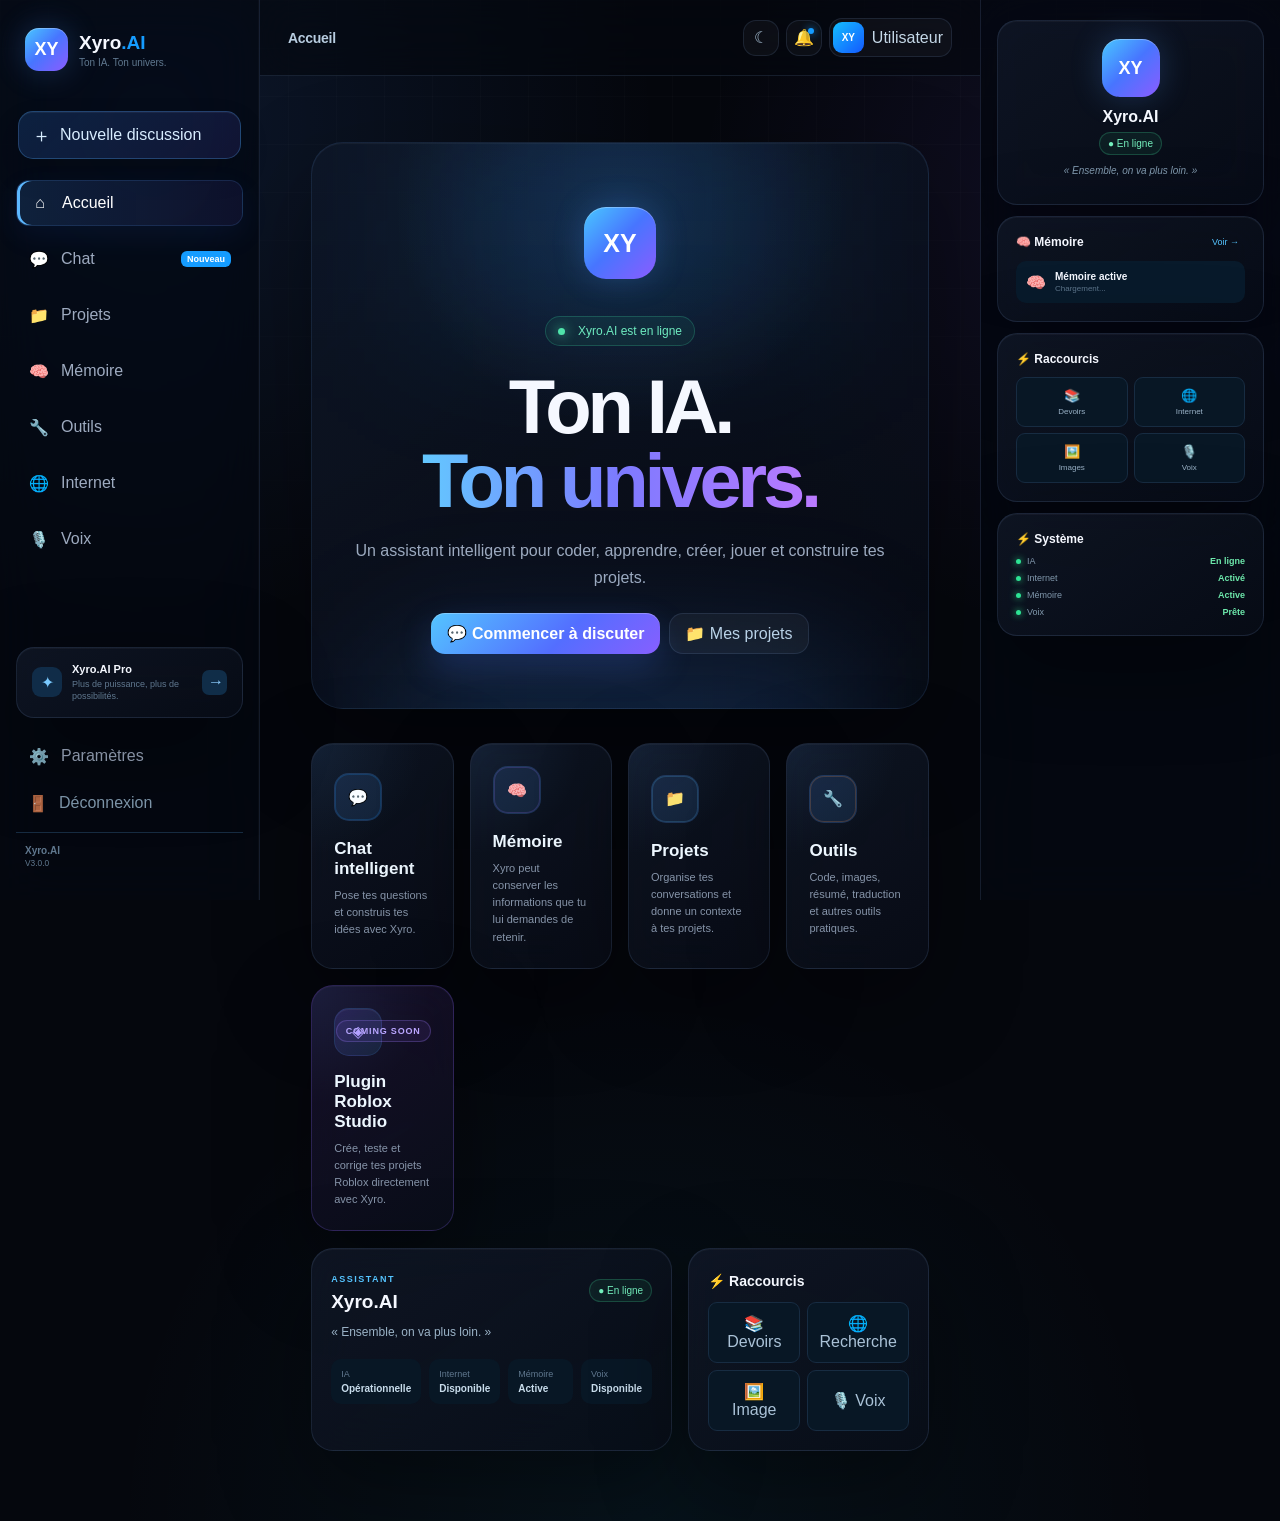
==== index.html @ 81d496bb "Add files via upload" ====
<!DOCTYPE html>
<html lang="fr">
<head>
    <meta charset="UTF-8">
    <meta name="viewport" content="width=device-width, initial-scale=1.0">

    <title>Xyro.AI</title>

    <link rel="stylesheet" href="style.css">
</head>

<body>

<div class="app">

    <!-- SIDEBAR -->
    <aside class="sidebar">

        <div class="brand">
            <div class="bn">XY</div>

            <div class="brand-text">
                <strong>Xyro<span>.AI</span></strong>
                <small>Ton IA. Ton univers.</small>
            </div>
        </div>

        <button class="new-chat-btn"
                onclick="nouvelleDiscussion()">
            <span>＋</span>
            Nouvelle discussion
        </button>

        <nav class="main-nav">

            <button class="nav-btn active"
                    data-view="home"
                    onclick="ouvrirVue('home')">
                <span>⌂</span>
                <span class="nav-label">Accueil</span>
            </button>

            <button class="nav-btn"
                    data-view="chat"
                    onclick="ouvrirVue('chat')">
                <span>💬</span>
                <span class="nav-label">Chat</span>
                <b>Nouveau</b>
            </button>

            <button class="nav-btn"
                    data-view="projects"
                    onclick="ouvrirVue('projects')">
                <span>📁</span>
                <span class="nav-label">Projets</span>
            </button>

            <button class="nav-btn"
                    data-view="memory"
                    onclick="ouvrirVue('memory')">
                <span>🧠</span>
                <span class="nav-label">Mémoire</span>
            </button>

            <button class="nav-btn"
                    data-view="tools"
                    onclick="ouvrirVue('tools')">
                <span>🔧</span>
                <span class="nav-label">Outils</span>
            </button>

            <button class="nav-btn"
                    data-view="internet"
                    onclick="ouvrirVue('internet')">
                <span>🌐</span>
                <span class="nav-label">Internet</span>
            </button>

            <button class="nav-btn"
                    data-view="voice"
                    onclick="ouvrirVue('voice')">
                <span>🎙️</span>
                <span class="nav-label">Voix</span>
            </button>

        </nav>

        <div class="pro-card">
            <div class="pro-icon">✦</div>

            <div>
                <strong>Xyro.AI Pro</strong>
                <small>Plus de puissance, plus de possibilités.</small>
            </div>

            <button onclick="afficherNotification('Xyro.AI Pro sera disponible prochainement.')">
                →
            </button>
        </div>

        <div class="sidebar-bottom">

            <button class="nav-btn"
                    data-view="settings"
                    onclick="ouvrirVue('settings')">
                <span>⚙️</span>
                <span class="nav-label">Paramètres</span>
            </button>

            <button class="logout-btn"
                    onclick="deconnexion()">
                🚪
                <span class="nav-label">Déconnexion</span>
            </button>

            <div class="version">
                <strong>Xyro.AI</strong>
                <small>V3.0.0</small>
            </div>

        </div>

    </aside>


    <!-- MAIN -->
    <main class="main">

        <!-- TOPBAR -->
        <header class="topbar">

            <div class="mobile-brand">
                <div class="mobile-bn">XY</div>
                <strong>Xyro<span>.AI</span></strong>
            </div>

            <div class="topbar-title"
                 id="topbar-title">
                Accueil
            </div>

            <div class="top-actions">

                <button
                    class="icon-btn"
                    id="theme-toggle"
                    onclick="basculerTheme()"
                    title="Changer le thème">
                    ☾
                </button>

                <button
                    class="icon-btn"
                    onclick="afficherNotifications()"
                    title="Notifications">
                    🔔
                    <span class="notification-dot"></span>
                </button>

                <button
                    class="profile-btn"
                    onclick="ouvrirVue('settings')">

                    <span class="avatar">XY</span>

                    <span id="username-top">
                        Utilisateur
                    </span>

                </button>

            </div>

        </header>


        <!-- ================= ACCUEIL ================= -->

        <section class="view active"
                 id="view-home">

            <div class="home-hero">

                <div class="hero-glow"></div>

                <div class="hero-logo">
                    XY
                </div>

                <div class="status-pill">
                    <span></span>
                    Xyro.AI est en ligne
                </div>

                <h1>
                    Ton IA.
                    <span>Ton univers.</span>
                </h1>

                <p>
                    Un assistant intelligent pour coder,
                    apprendre, créer, jouer et construire
                    tes projets.
                </p>

                <div class="hero-actions">

                    <button
                        class="primary-btn"
                        onclick="ouvrirVue('chat')">
                        💬 Commencer à discuter
                    </button>

                    <button
                        class="secondary-btn"
                        onclick="ouvrirVue('projects')">
                        📁 Mes projets
                    </button>

                </div>

            </div>


            <div class="feature-grid">

                <button
                    class="feature-card"
                    onclick="ouvrirVue('chat')">

                    <div class="feature-icon blue">
                        💬
                    </div>

                    <h3>
                        Chat intelligent
                    </h3>

                    <p>
                        Pose tes questions et construis
                        tes idées avec Xyro.
                    </p>

                </button>


                <button
                    class="feature-card"
                    onclick="ouvrirVue('memory')">

                    <div class="feature-icon purple">
                        🧠
                    </div>

                    <h3>
                        Mémoire
                    </h3>

                    <p>
                        Xyro peut conserver les informations
                        que tu lui demandes de retenir.
                    </p>

                </button>


                <button
                    class="feature-card"
                    onclick="ouvrirVue('projects')">

                    <div class="feature-icon cyan">
                        📁
                    </div>

                    <h3>
                        Projets
                    </h3>

                    <p>
                        Organise tes conversations et donne
                        un contexte à tes projets.
                    </p>

                </button>


                <button
                    class="feature-card"
                    onclick="ouvrirVue('tools')">

                    <div class="feature-icon orange">
                        🔧
                    </div>

                    <h3>
                        Outils
                    </h3>

                    <p>
                        Code, images, résumé, traduction
                        et autres outils pratiques.
                    </p>

                </button>


                <button
                    class="feature-card plugin-feature-card"
                    onclick="afficherNotification('Le plugin Roblox Studio arrive bientôt 🎮')">

                    <div class="feature-icon roblox">
                        ◈
                    </div>

                    <div class="feature-card-topline">
                        <span class="coming-badge">COMING SOON</span>
                    </div>

                    <h3>
                        Plugin Roblox Studio
                    </h3>

                    <p>
                        Crée, teste et corrige tes projets Roblox directement avec Xyro.
                    </p>

                </button>

            </div>


            <div class="dashboard-grid">

                <div class="dashboard-card large">

                    <div class="card-heading">

                        <div>
                            <span class="eyebrow">
                                ASSISTANT
                            </span>

                            <h2>
                                Xyro.AI
                            </h2>
                        </div>

                        <span class="online-badge">
                            ● En ligne
                        </span>

                    </div>

                    <p class="quote">
                        « Ensemble, on va plus loin. »
                    </p>

                    <div class="system-bars">

                        <div>
                            <span>IA</span>
                            <strong>
                                Opérationnelle
                            </strong>
                        </div>

                        <div>
                            <span>Internet</span>
                            <strong>
                                Disponible
                            </strong>
                        </div>

                        <div>
                            <span>Mémoire</span>
                            <strong>
                                Active
                            </strong>
                        </div>

                        <div>
                            <span>Voix</span>
                            <strong>
                                Disponible
                            </strong>
                        </div>

                    </div>

                </div>


                <div class="dashboard-card">

                    <div class="card-heading">
                        <h3>
                            ⚡ Raccourcis
                        </h3>
                    </div>

                    <div class="shortcut-list">

                        <button onclick="preparerDevoirs()">
                            📚 Devoirs
                        </button>

                        <button onclick="ouvrirVue('internet')">
                            🌐 Recherche
                        </button>

                        <button onclick="ouvrirCreateurImage()">
                            🖼️ Image
                        </button>

                        <button onclick="ouvrirVue('voice')">
                            🎙️ Voix
                        </button>

                    </div>

                </div>

            </div>

        </section>


        <!-- ================= CHAT ================= -->

        <section class="view"
                 id="view-chat">

            <div class="chat-layout">

                <div class="chat-header">

                    <div>
                        <span class="eyebrow">
                            CONVERSATION
                        </span>

                        <h1>
                            Chat avec Xyro.AI
                        </h1>
                    </div>

                    <div class="chat-controls">

                        <button
                            class="small-btn"
                            onclick="nouvelleDiscussion()">
                            ＋ Nouveau
                        </button>

                        <button
                            class="small-btn"
                            onclick="chargerHistorique()">
                            ↻ Actualiser
                        </button>

                    </div>

                </div>


                <div class="chat-area"
                     id="chat-area">

                    <div class="welcome-chat">

                        <div class="welcome-icon">
                            XY
                        </div>

                        <h2>
                            Salut 👋
                        </h2>

                        <p>
                            Je suis
                            <strong>Xyro.AI</strong>.
                            Qu'est-ce qu'on construit
                            aujourd'hui ?
                        </p>

                    </div>

                </div>


                <div class="composer-wrap">

                    <div class="composer">

                        <button
                            id="attach-media"
                            class="composer-tool"
                            type="button"
                            title="Ajouter une photo ou une vidéo">
                            📎
                        </button>

                        <input
                            id="media-input"
                            type="file"
                            accept="image/png,image/jpeg,image/webp,image/gif,video/mp4,video/webm,video/quicktime,video/x-m4v"
                            hidden
                        >

                        <button
                            class="composer-tool"
                            onclick="ouvrirCreateurImage()"
                            title="Créer une image">
                            ＋
                        </button>

                        <textarea
                            id="msg"
                            rows="1"
                            placeholder="Écris ton message à Xyro..."
                            autocomplete="off">
                        </textarea>

                        <button
                            class="composer-tool"
                            onclick="demarrerDictation()"
                            title="Dictée vocale">
                            🎙️
                        </button>

                        <button
                            id="send"
                            class="send-btn"
                            onclick="envoyer()">
                            ➤
                        </button>

                    </div>

                    <div id="media-preview" class="media-preview hidden"></div>

                    <div class="composer-footer">

                        <span>
                            Entrée pour envoyer ·
                            Ctrl + K pour écrire
                        </span>

                        <span id="current-mode-label">
                            Mode normal
                        </span>

                    </div>

                </div>


                <div class="quick-actions">

                    <button onclick="envoyerCommande('Aide-moi à faire mes devoirs.')">
                        📚 Devoirs
                    </button>

                    <button onclick="envoyerCommande('Explique-moi ce sujet simplement.')">
                        💡 Expliquer
                    </button>

                    <button onclick="envoyerCommande('Résume ce contenu pour moi.')">
                        📝 Résumer
                    </button>

                    <button onclick="envoyerCommande('Corrige mon texte.')">
                        ✍️ Corriger
                    </button>

                    <button onclick="ouvrirVue('internet')">
                        🌐 Internet
                    </button>

                    <button onclick="ouvrirCreateurImage()">
                        🖼️ Image
                    </button>

                </div>

            </div>

        </section>


        <!-- ================= PROJETS ================= -->

        <section class="view"
                 id="view-projects">

            <div class="page-heading">

                <div>

                    <span class="eyebrow">
                        ESPACE DE TRAVAIL
                    </span>

                    <h1>
                        Mes projets
                    </h1>

                    <p>
                        Garde un contexte séparé
                        pour chacun de tes projets.
                    </p>

                </div>

                <button
                    class="primary-btn"
                    onclick="ouvrirCreationProjet()">
                    ＋ Nouveau projet
                </button>

            </div>


            <div
                id="projects-container"
                class="project-grid">

                <div class="empty-state">

                    <div>📁</div>

                    <h3>
                        Chargement des projets...
                    </h3>

                </div>

            </div>

        </section>


        <!-- ================= MÉMOIRE ================= -->

        <section class="view"
                 id="view-memory">

            <div class="page-heading">

                <div>

                    <span class="eyebrow">
                        PERSONNALISATION
                    </span>

                    <h1>
                        Ma mémoire
                    </h1>

                    <p>
                        Les informations que Xyro
                        a enregistrées à ta demande.
                    </p>

                </div>

                <button
                    class="secondary-btn"
                    onclick="chargerMemoire()">
                    ↻ Actualiser
                </button>

            </div>


            <div class="memory-info">

                <div class="memory-info-icon">
                    🧠
                </div>

                <div>

                    <strong>
                        Comment fonctionne la mémoire ?
                    </strong>

                    <p>
                        Dis par exemple
                        « souviens-toi que... »
                        pour enregistrer une information.
                    </p>

                </div>

            </div>


            <div
                id="memory-container"
                class="memory-list">

                <div class="empty-state">

                    <div>🧠</div>

                    <h3>
                        Chargement de la mémoire...
                    </h3>

                </div>

            </div>

        </section>


        <!-- ================= OUTILS ================= -->

        <section class="view"
                 id="view-tools">

            <div class="page-heading">

                <div>

                    <span class="eyebrow">
                        XYRO TOOLS
                    </span>

                    <h1>
                        Outils
                    </h1>

                    <p>
                        Des raccourcis pour aller
                        droit au but.
                    </p>

                </div>

            </div>


            <div class="tools-grid">

                <button
                    class="tool-card"
                    onclick="preparerDevoirs()">

                    <div class="tool-icon">
                        📚
                    </div>

                    <h3>
                        Assistant devoirs
                    </h3>

                    <p>
                        Comprendre un cours,
                        résoudre un exercice ou réviser.
                    </p>

                </button>


                <button
                    class="tool-card"
                    onclick="envoyerCommande('/résume')">

                    <div class="tool-icon">
                        📝
                    </div>

                    <h3>
                        Résumé
                    </h3>

                    <p>
                        Transforme un contenu long
                        en résumé clair.
                    </p>

                </button>


                <button
                    class="tool-card"
                    onclick="envoyerCommande('/explique')">

                    <div class="tool-icon">
                        💡
                    </div>

                    <h3>
                        Explication
                    </h3>

                    <p>
                        Obtiens une explication
                        adaptée à ton niveau.
                    </p>

                </button>


                <button
                    class="tool-card"
                    onclick="envoyerCommande('/corrige')">

                    <div class="tool-icon">
                        ✍️
                    </div>

                    <h3>
                        Correction
                    </h3>

                    <p>
                        Corrige un texte et améliore
                        sa formulation.
                    </p>

                </button>


                <button
                    class="tool-card"
                    onclick="envoyerCommande('/code')">

                    <div class="tool-icon">
                        💻
                    </div>

                    <h3>
                        Programmation
                    </h3>

                    <p>
                        Python, JavaScript, HTML,
                        CSS et autres technologies.
                    </p>

                </button>


                <button
                    class="tool-card"
                    onclick="envoyerCommande('/traduis')">

                    <div class="tool-icon">
                        🌍
                    </div>

                    <h3>
                        Traduction
                    </h3>

                    <p>
                        Traduis rapidement un texte.
                    </p>

                </button>


                <button
                    class="tool-card"
                    onclick="ouvrirCreateurImage()">

                    <div class="tool-icon">
                        🎨
                    </div>

                    <h3>
                        Génération d'image
                    </h3>

                    <p>
                        Crée une image à partir
                        d'une description.
                    </p>

                </button>


                <button
                    class="tool-card"
                    onclick="ouvrirVue('voice')">

                    <div class="tool-icon">
                        🎙️
                    </div>

                    <h3>
                        Mode vocal
                    </h3>

                    <p>
                        Utilise ta voix pour parler
                        avec Xyro.
                    </p>

                </button>


                <button
                    class="tool-card plugin-tool-card"
                    onclick="afficherNotification('Plugin Roblox Studio : Coming Soon 🎮')">

                    <div class="tool-icon roblox-tool-icon">
                        ◈
                    </div>

                    <span class="coming-badge">COMING SOON</span>

                    <h3>
                        Plugin Roblox Studio
                    </h3>

                    <p>
                        Une future extension pour développer tes jeux Roblox avec Xyro.
                    </p>

                </button>

            </div>

        </section>


        <!-- ================= INTERNET ================= -->

        <section class="view"
                 id="view-internet">

            <div class="page-heading">

                <div>

                    <span class="eyebrow">
                        WEB SEARCH
                    </span>

                    <h1>
                        Internet
                    </h1>

                    <p>
                        Pose une question nécessitant
                        des informations récentes.
                    </p>

                </div>

                <span class="online-badge">
                    ● Recherche disponible
                </span>

            </div>


            <div class="internet-panel">

                <div class="internet-icon">
                    🌐
                </div>

                <h2>
                    Recherche sur Internet
                </h2>

                <p>
                    Xyro peut utiliser la recherche web
                    lorsque ta demande nécessite des
                    informations actuelles.
                </p>


                <div class="internet-search">

                    <input
                        id="internet-input"
                        placeholder="Ex : Quelle est l'actualité aujourd'hui ?"
                        autocomplete="off">

                    <button
                        onclick="lancerRechercheInternet()">
                        🔎 Rechercher
                    </button>

                </div>


                <div class="internet-examples">

                    <button
                        onclick="rechercheRapide('Quelles sont les actualités importantes aujourd’hui ?')">
                        📰 Actualités
                    </button>

                    <button
                        onclick="rechercheRapide('Quel temps fera-t-il demain ?')">
                        🌤️ Météo
                    </button>

                    <button
                        onclick="rechercheRapide('Quelles sont les dernières nouveautés technologiques ?')">
                        💻 Tech
                    </button>

                </div>

            </div>

        </section>


        <!-- ================= VOIX ================= -->

        <section class="view"
                 id="view-voice">

            <div class="page-heading">

                <div>

                    <span class="eyebrow">
                        VOICE MODE
                    </span>

                    <h1>
                        Mode vocal
                    </h1>

                    <p>
                        Parle à Xyro et écoute
                        ses réponses.
                    </p>

                </div>

            </div>


            <div class="voice-panel">

                <div
                    class="voice-orb"
                    id="voice-orb">

                    <span>
                        🎙️
                    </span>

                </div>


                <h2 id="voice-status">
                    Prêt à écouter
                </h2>


                <p id="voice-description">
                    Appuie sur le bouton pour
                    commencer la dictée.
                </p>


                <button
                    class="voice-button"
                    id="voice-button"
                    onclick="demarrerDictation()">
                    🎙️ Parler
                </button>


                <div class="voice-options">

                    <label>

                        <input
                            type="checkbox"
                            id="voice-auto-read"
                            checked
                            onchange="sauvegarderParametres()">

                        Lire automatiquement
                        les réponses

                    </label>

                </div>

            </div>

        </section>


        <!-- ================= PARAMÈTRES ================= -->

        <section class="view"
                 id="view-settings">

            <div class="page-heading">

                <div>

                    <span class="eyebrow">
                        CONFIGURATION
                    </span>

                    <h1>
                        Paramètres
                    </h1>

                    <p>
                        Personnalise la façon dont
                        Xyro te répond.
                    </p>

                </div>

            </div>


            <div class="settings-grid">


                <div class="settings-card">

                    <h3>
                        🤖 Mode de Xyro
                    </h3>

                    <p>
                        Choisis le contexte dans lequel
                        tu utilises l'assistant.
                    </p>

                    <select
                        id="setting-mode"
                        onchange="sauvegarderParametres()">

                        <option value="normal">
                            Normal
                        </option>

                        <option value="professeur">
                            Professeur
                        </option>

                        <option value="developpeur">
                            Développeur
                        </option>

                        <option value="gamer">
                            Gamer
                        </option>

                        <option value="creatif">
                            Créatif
                        </option>

                        <option value="xyro">
                            Xyro
                        </option>

                    </select>

                </div>


                <div class="settings-card">

                    <h3>
                        🎭 Personnalité
                    </h3>

                    <p>
                        Modifie le style général
                        de Xyro.
                    </p>

                    <select
                        id="setting-personality"
                        onchange="sauvegarderParametres()">

                        <option value="cool">
                            Cool
                        </option>

                        <option value="serieux">
                            Sérieux
                        </option>

                        <option value="drole">
                            Drôle
                        </option>

                        <option value="pro">
                            Professionnel
                        </option>

                    </select>

                </div>


                <div class="settings-card">

                    <h3>
                        📏 Longueur des réponses
                    </h3>

                    <p>
                        Choisis la quantité
                        de détails.
                    </p>

                    <select
                        id="setting-style"
                        onchange="sauvegarderParametres()">

                        <option value="court">
                            Court
                        </option>

                        <option value="detaille">
                            Détaillé
                        </option>

                        <option value="debutant">
                            Débutant
                        </option>

                    </select>

                </div>


                <div class="settings-card">

                    <h3>
                        🎨 Apparence
                    </h3>

                    <p>
                        Change le thème de
                        l'interface.
                    </p>

                    <button
                        class="setting-button"
                        onclick="basculerTheme()">

                        🌙 Changer le thème

                    </button>

                </div>

            </div>


            <!-- COMPTE -->

            <div class="account-panel">

                <div
                    class="account-avatar"
                    id="settings-avatar">
                    XY
                </div>


                <div>

                    <span class="eyebrow">
                        COMPTE
                    </span>

                    <h2 id="settings-username">
                        Utilisateur
                    </h2>

                    <p id="settings-public-id">
                        ID Xyro
                    </p>

                </div>


                <button
                    class="logout-large"
                    onclick="deconnexion()">

                    🚪 Déconnexion

                </button>

            </div>


            <!-- BOUTON QUITTER -->

            <div
                style="
                    display:flex;
                    justify-content:flex-end;
                    margin-top:20px;
                ">

                <button
                    class="secondary-btn"
                    onclick="quitterParametres()">

                    ← Quitter

                </button>

            </div>

        </section>

    </main>


    <!-- ================= RIGHTBAR ================= -->

    <aside class="rightbar">


        <div class="right-card profile-card">

            <div class="right-orb">
                XY
            </div>

            <h2>
                Xyro.AI
            </h2>

            <span class="online-badge">
                ● En ligne
            </span>

            <p>
                « Ensemble, on va plus loin. »
            </p>

        </div>


        <div class="right-card">

            <div class="right-card-title">

                <h3>
                    🧠 Mémoire
                </h3>

                <button
                    onclick="ouvrirVue('memory')">
                    Voir →
                </button>

            </div>


            <div id="right-memory-preview">

                <div class="mini-memory">

                    <span>
                        🧠
                    </span>

                    <div>

                        <strong>
                            Mémoire active
                        </strong>

                        <small>
                            Chargement...
                        </small>

                    </div>

                </div>

            </div>

        </div>


        <div class="right-card">

            <div class="right-card-title">

                <h3>
                    ⚡ Raccourcis
                </h3>

            </div>


            <div class="right-shortcuts">

                <button
                    onclick="preparerDevoirs()">

                    📚

                    <span>
                        Devoirs
                    </span>

                </button>


                <button
                    onclick="ouvrirVue('internet')">

                    🌐

                    <span>
                        Internet
                    </span>

                </button>


                <button
                    onclick="ouvrirCreateurImage()">

                    🖼️

                    <span>
                        Images
                    </span>

                </button>


                <button
                    onclick="ouvrirVue('voice')">

                    🎙️

                    <span>
                        Voix
                    </span>

                </button>

            </div>

        </div>


        <div class="right-card system-card">

            <div class="right-card-title">

                <h3>
                    ⚡ Système
                </h3>

            </div>


            <div class="system-status">

                <div>
                    <span>
                        <i></i> IA
                    </span>

                    <strong>
                        En ligne
                    </strong>
                </div>


                <div>
                    <span>
                        <i></i> Internet
                    </span>

                    <strong>
                        Activé
                    </strong>
                </div>


                <div>
                    <span>
                        <i></i> Mémoire
                    </span>

                    <strong>
                        Active
                    </strong>
                </div>


                <div>
                    <span>
                        <i></i> Voix
                    </span>

                    <strong>
                        Prête
                    </strong>
                </div>

            </div>

        </div>

    </aside>

</div>


<!-- ================= MODALE PROJET ================= -->

<div
    class="modal-overlay"
    id="project-modal">

    <div class="modal">

        <button
            class="modal-close"
            onclick="fermerModal('project-modal')">
            ×
        </button>


        <div class="modal-icon">
            📁
        </div>


        <h2>
            Nouveau projet
        </h2>


        <p>
            Donne un nom et un contexte
            à ton projet.
        </p>


        <input
            id="project-name"
            placeholder="Ex : Mon jeu Python"
            maxlength="80">


        <textarea
            id="project-context"
            placeholder="Décris le projet, ses objectifs, les technologies utilisées..."
            maxlength="4000">
        </textarea>


        <button
            class="primary-btn full"
            onclick="creerProjet()">

            Créer le projet

        </button>

    </div>

</div>


<!-- ================= NOTIFICATIONS ================= -->

<div
    class="toast-container"
    id="toast-container">
</div>


<!-- SCRIPT -->

<script src="script.js"></script>

</body>
</html>
---- style.css ----
:root {
    --bg: #030711;
    --bg-soft: #07101d;
    --panel: #081321;
    --panel-2: #0b1726;
    --line: #172c42;
    --line-bright: #214967;

    --text: #edf7ff;
    --muted: #8ca5bd;
    --muted-2: #60788f;

    --blue: #159cff;
    --blue-2: #55c4ff;
    --blue-dark: #092c4e;

    --green: #2de394;
    --purple: #9d72ff;
    --orange: #ff9d52;
    --red: #ff5572;

    --shadow: 0 20px 60px rgba(0, 0, 0, .28);

    --sidebar-width: 245px;
    --rightbar-width: 300px;

    --radius-sm: 9px;
    --radius-md: 12px;
    --radius-lg: 16px;
    --radius-xl: 22px;
}

* {
    box-sizing: border-box;
}

html {
    scroll-behavior: smooth;
}

html,
body {
    min-height: 100%;
}

body {
    margin: 0;
    min-height: 100vh;

    background:
        radial-gradient(
            circle at 50% -10%,
            rgba(21, 156, 255, .13),
            transparent 35%
        ),
        var(--bg);

    color: var(--text);

    font-family:
        Inter,
        "Segoe UI",
        Arial,
        sans-serif;

    overflow-x: hidden;

    -webkit-font-smoothing: antialiased;
    text-rendering: optimizeLegibility;
}

button,
input,
textarea,
select {
    font: inherit;
}

button {
    border: 0;
}

button,
a {
    -webkit-tap-highlight-color: transparent;
}

button:focus-visible,
input:focus-visible,
textarea:focus-visible,
select:focus-visible {
    outline: 2px solid var(--blue);
    outline-offset: 2px;
}

::selection {
    background: rgba(21, 156, 255, .3);
    color: white;
}

.app {
    min-height: 100vh;

    display: grid;

    grid-template-columns:
        var(--sidebar-width)
        minmax(0, 1fr)
        var(--rightbar-width);
}


/* =========================================================
   SIDEBAR
========================================================= */

.sidebar {
    min-height: 100vh;

    padding: 18px 14px;

    display: flex;
    flex-direction: column;

    border-right: 1px solid var(--line);

    background:
        linear-gradient(
            180deg,
            rgba(8, 20, 34, .98),
            rgba(3, 10, 18, .98)
        );

    position: sticky;
    top: 0;

    height: 100vh;

    z-index: 30;
}

.brand {
    display: flex;
    align-items: center;
    gap: 11px;

    padding: 7px;

    min-width: 0;
}

.bn,
.mobile-bn,
.hero-logo,
.welcome-icon,
.right-orb,
.account-avatar {
    display: grid;
    place-items: center;

    background:
        linear-gradient(
            135deg,
            #13bfff,
            #1458ff
        );

    color: white;

    font-weight: 900;

    box-shadow:
        0 0 28px rgba(21, 156, 255, .3);

    user-select: none;
}

.bn {
    width: 43px;
    height: 43px;

    flex: 0 0 43px;

    border-radius: 13px;

    font-size: 18px;
}

.brand-text {
    min-width: 0;
}

.brand strong {
    font-size: 19px;

    white-space: nowrap;
}

.brand strong span,
.mobile-brand strong span {
    color: var(--blue);
}

.brand small {
    display: block;

    color: var(--muted-2);

    font-size: 10px;

    margin-top: 3px;
}

.new-chat-btn {
    margin: 22px 2px 8px;

    width: calc(100% - 4px);

    min-height: 43px;

    padding: 12px 13px;

    display: flex;
    align-items: center;
    gap: 9px;

    border: 1px solid var(--line-bright);
    border-radius: 12px;

    background:
        linear-gradient(
            135deg,
            #0a2945,
            #071b2f
        );

    color: #d8edff;

    cursor: pointer;

    transition:
        transform .2s ease,
        border-color .2s ease,
        background .2s ease,
        box-shadow .2s ease;
}

.new-chat-btn:hover {
    border-color: var(--blue);

    background: #0b3152;

    transform: translateY(-1px);

    box-shadow:
        0 8px 25px rgba(21, 156, 255, .12);
}

.new-chat-btn:active {
    transform: translateY(0);
}

.new-chat-btn span {
    font-size: 19px;
    line-height: 1;
}

.main-nav {
    margin-top: 10px;

    display: grid;

    gap: 4px;
}

.nav-btn {
    width: 100%;

    min-height: 42px;

    padding: 11px 12px;

    display: flex;

    align-items: center;

    gap: 11px;

    border-radius: 11px;

    background: transparent;

    color: #9eb7ce;

    text-align: left;

    cursor: pointer;

    transition:
        background .2s ease,
        color .2s ease,
        transform .2s ease;
}

.nav-btn:hover {
    background: rgba(21, 156, 255, .08);

    color: white;
}

.nav-btn:active {
    transform: scale(.99);
}

.nav-btn.active {
    color: white;

    background:
        linear-gradient(
            90deg,
            rgba(21, 156, 255, .17),
            rgba(21, 156, 255, .04)
        );

    box-shadow:
        inset 3px 0 0 var(--blue);
}

.nav-btn > span:first-child {
    width: 22px;

    flex: 0 0 22px;

    text-align: center;

    font-size: 16px;
}

.nav-btn b {
    margin-left: auto;

    padding: 3px 6px;

    border-radius: 6px;

    background: var(--blue);

    color: white;

    font-size: 9px;
}

.pro-card {
    margin-top: auto;

    padding: 13px;

    display: flex;

    gap: 10px;

    align-items: center;

    border: 1px solid #25425c;
    border-radius: 14px;

    background:
        linear-gradient(
            135deg,
            rgba(21, 156, 255, .1),
            rgba(112, 77, 255, .08)
        );
}

.pro-icon {
    width: 30px;
    height: 30px;

    flex: 0 0 30px;

    display: grid;
    place-items: center;

    border-radius: 9px;

    background: #102c48;

    color: #7acaff;
}

.pro-card strong {
    display: block;

    font-size: 11px;
}

.pro-card small {
    display: block;

    margin-top: 3px;

    color: var(--muted-2);

    font-size: 9px;

    line-height: 1.35;
}

.pro-card button {
    margin-left: auto;

    width: 25px;
    height: 25px;

    flex: 0 0 25px;

    border-radius: 7px;

    background: #102d48;

    color: #8ecfff;

    cursor: pointer;
}

.sidebar-bottom {
    margin-top: 12px;
}

.logout-btn {
    width: 100%;

    min-height: 42px;

    padding: 11px 12px;

    display: flex;

    align-items: center;

    gap: 11px;

    border-radius: 11px;

    background: transparent;

    color: #8199ae;

    cursor: pointer;

    text-align: left;

    transition:
        background .2s ease,
        color .2s ease;
}

.logout-btn:hover {
    background: rgba(255, 75, 105, .08);

    color: #ff7890;
}

.version {
    margin-top: 8px;

    padding: 12px 9px;

    border-top: 1px solid var(--line);

    color: var(--muted-2);

    font-size: 10px;
}

.version small {
    display: block;

    margin-top: 2px;
}


/* =========================================================
   MAIN
========================================================= */

.main {
    min-width: 0;
    min-height: 100vh;
}

.topbar {
    height: 68px;

    padding: 0 23px;

    display: flex;

    align-items: center;
    justify-content: space-between;

    border-bottom: 1px solid var(--line);

    background:
        rgba(3, 9, 17, .75);

    backdrop-filter: blur(16px);

    position: sticky;
    top: 0;

    z-index: 20;
}

.mobile-brand {
    display: none;

    align-items: center;

    gap: 8px;
}

.mobile-bn {
    width: 30px;
    height: 30px;

    flex: 0 0 30px;

    border-radius: 8px;

    font-size: 11px;
}

.mobile-brand strong {
    font-size: 14px;
}

.topbar-title {
    color: #b8cde0;

    font-size: 14px;

    font-weight: 700;
}

.top-actions {
    display: flex;

    align-items: center;

    gap: 7px;
}

.icon-btn {
    width: 36px;
    height: 36px;

    position: relative;

    border: 1px solid var(--line);

    border-radius: 10px;

    background: #071321;

    color: #a7bfd4;

    cursor: pointer;

    transition:
        border-color .2s ease,
        color .2s ease,
        background .2s ease,
        transform .2s ease;
}

.icon-btn:hover {
    border-color: var(--blue);

    color: white;

    background: #0a2035;

    transform: translateY(-1px);
}

.icon-btn:active {
    transform: translateY(0);
}

.notification-dot {
    position: absolute;

    width: 6px;
    height: 6px;

    right: 7px;
    top: 7px;

    border-radius: 50%;

    background: var(--blue);

    box-shadow:
        0 0 8px var(--blue);
}

.profile-btn {
    display: flex;

    align-items: center;

    gap: 8px;

    padding: 3px 8px 3px 3px;

    border: 1px solid transparent;

    border-radius: 10px;

    background: transparent;

    color: #c5d8e8;

    cursor: pointer;
}

.profile-btn:hover {
    border-color: var(--line);

    background: #071321;
}

.avatar {
    width: 31px;
    height: 31px;

    display: grid;
    place-items: center;

    flex: 0 0 31px;

    border-radius: 9px;

    background:
        linear-gradient(
            135deg,
            #14bfff,
            #1458ff
        );

    color: white;

    font-size: 10px;

    font-weight: 900;
}


/* =========================================================
   VIEWS
========================================================= */

.view {
    display: none;

    min-height: calc(100vh - 68px);

    padding: 27px;
}

.view.active {
    display: block;

    animation:
        viewIn .25s ease;
}

@keyframes viewIn {
    from {
        opacity: 0;
        transform: translateY(5px);
    }

    to {
        opacity: 1;
        transform: translateY(0);
    }
}

.eyebrow {
    color: var(--blue-2);

    font-size: 9px;

    font-weight: 900;

    letter-spacing: 1.5px;
}

.page-heading {
    margin-bottom: 25px;

    display: flex;

    align-items: flex-end;

    justify-content: space-between;

    gap: 20px;
}

.page-heading h1 {
    margin: 6px 0;

    font-size: 32px;

    letter-spacing: -.8px;
}

.page-heading p {
    margin: 0;

    color: var(--muted);

    font-size: 13px;
}


/* =========================================================
   BUTTONS
========================================================= */

.primary-btn,
.secondary-btn,
.small-btn {
    border-radius: 10px;

    cursor: pointer;

    transition:
        transform .2s ease,
        border-color .2s ease,
        background .2s ease,
        box-shadow .2s ease,
        color .2s ease;
}

.primary-btn {
    padding: 11px 16px;

    background:
        linear-gradient(
            135deg,
            #159cff,
            #126de8
        );

    color: white;

    font-weight: 800;

    box-shadow:
        0 8px 25px rgba(21, 156, 255, .15);
}

.primary-btn:hover {
    transform: translateY(-1px);

    box-shadow:
        0 12px 30px rgba(21, 156, 255, .25);
}

.primary-btn:active {
    transform: translateY(0);
}

.secondary-btn {
    padding: 10px 15px;

    border: 1px solid var(--line-bright);

    background: #071522;

    color: #b9d2e7;
}

.secondary-btn:hover {
    border-color: var(--blue);

    color: white;

    background: #0a2136;
}

.primary-btn.full {
    width: 100%;

    margin-top: 10px;
}

.small-btn {
    padding: 8px 11px;

    border: 1px solid var(--line);

    background: #071522;

    color: #9fb8ce;

    font-size: 11px;
}

.small-btn:hover {
    border-color: var(--blue);

    color: white;
}


/* =========================================================
   HOME
========================================================= */

.home-hero {
    min-height: 410px;

    position: relative;

    overflow: hidden;

    padding: 52px 25px 40px;

    display: flex;

    flex-direction: column;

    align-items: center;
    justify-content: center;

    text-align: center;

    border: 1px solid #183954;

    border-radius: 25px;

    background:
        radial-gradient(
            circle at 50% 15%,
            rgba(21, 156, 255, .17),
            transparent 47%
        ),
        linear-gradient(
            150deg,
            #07192b,
            #030b15
        );

    box-shadow:
        inset 0 0 80px rgba(10, 64, 108, .14),
        var(--shadow);
}

.hero-glow {
    position: absolute;

    width: 400px;
    height: 180px;

    left: 50%;
    top: 0;

    transform: translateX(-50%);

    background: rgba(21, 156, 255, .12);

    filter: blur(80px);

    pointer-events: none;
}

.hero-logo {
    width: 76px;
    height: 76px;

    border-radius: 23px;

    font-size: 27px;

    position: relative;

    box-shadow:
        0 0 45px rgba(21, 156, 255, .4);
}

.status-pill {
    margin-top: 15px;

    padding: 6px 10px;

    border: 1px solid #1c405c;

    border-radius: 999px;

    background: #071725;

    color: #91adc4;

    font-size: 10px;
}

.status-pill span {
    display: inline-block;

    width: 6px;
    height: 6px;

    margin-right: 5px;

    border-radius: 50%;

    background: var(--green);

    box-shadow:
        0 0 8px var(--green);
}

.home-hero h1 {
    margin: 16px 0 8px;

    font-size: clamp(35px, 5vw, 53px);

    letter-spacing: -2px;
}

.home-hero h1 span {
    display: block;

    color: var(--blue);
}

.home-hero > p {
    max-width: 620px;

    margin: 0;

    color: #92abc0;

    line-height: 1.7;

    font-size: 14px;
}

.hero-actions {
    margin-top: 22px;

    display: flex;

    gap: 9px;
}

.feature-grid {
    margin-top: 17px;

    display: grid;

    grid-template-columns:
        repeat(4, minmax(0, 1fr));

    gap: 11px;
}

.feature-card {
    padding: 17px;

    border: 1px solid var(--line);

    border-radius: 15px;

    background: #06111e;

    color: var(--text);

    text-align: left;

    cursor: pointer;

    transition:
        transform .2s ease,
        border-color .2s ease,
        background .2s ease,
        box-shadow .2s ease;
}

.feature-card:hover {
    transform: translateY(-3px);

    border-color: #255373;

    background: #081725;

    box-shadow: var(--shadow);
}

.feature-icon {
    width: 35px;
    height: 35px;

    display: grid;
    place-items: center;

    border-radius: 10px;

    margin-bottom: 13px;

    background: #0b2034;
}

.feature-icon.blue {
    box-shadow:
        inset 0 0 0 1px rgba(21, 156, 255, .2);
}

.feature-icon.purple {
    box-shadow:
        inset 0 0 0 1px rgba(157, 114, 255, .2);
}

.feature-icon.cyan {
    box-shadow:
        inset 0 0 0 1px rgba(85, 196, 255, .2);
}

.feature-icon.orange {
    box-shadow:
        inset 0 0 0 1px rgba(255, 157, 82, .2);
}

.feature-card h3 {
    margin: 0 0 5px;

    font-size: 13px;
}

.feature-card p {
    margin: 0;

    color: var(--muted-2);

    font-size: 11px;

    line-height: 1.5;
}

.dashboard-grid {
    margin-top: 17px;

    display: grid;

    grid-template-columns: 1.5fr 1fr;

    gap: 12px;
}

.dashboard-card {
    padding: 19px;

    border: 1px solid var(--line);

    border-radius: 17px;

    background: #06111d;
}

.card-heading {
    display: flex;

    align-items: center;

    justify-content: space-between;

    gap: 10px;
}

.card-heading h2,
.card-heading h3 {
    margin: 5px 0 0;
}

.card-heading h2 {
    font-size: 19px;
}

.card-heading h3 {
    font-size: 14px;
}

.online-badge {
    display: inline-flex;

    align-items: center;

    padding: 5px 8px;

    border: 1px solid rgba(45, 227, 148, .2);

    border-radius: 999px;

    background: rgba(45, 227, 148, .06);

    color: #65eaae;

    font-size: 10px;
}

.quote {
    color: #9bb3c7;

    font-size: 12px;
}

.system-bars {
    margin-top: 20px;

    display: grid;

    grid-template-columns:
        repeat(4, 1fr);

    gap: 8px;
}

.system-bars div {
    padding: 10px;

    border-radius: 10px;

    background: #081725;
}

.system-bars span {
    display: block;

    color: var(--muted-2);

    font-size: 9px;
}

.system-bars strong {
    display: block;

    margin-top: 4px;

    color: #c8dceb;

    font-size: 10px;
}

.shortcut-list {
    display: grid;

    grid-template-columns: 1fr 1fr;

    gap: 7px;

    margin-top: 13px;
}

.shortcut-list button {
    padding: 11px;

    border: 1px solid var(--line);

    border-radius: 9px;

    background: #081725;

    color: #aac2d7;

    cursor: pointer;
}

.shortcut-list button:hover {
    border-color: var(--blue);

    color: white;
}


/* =========================================================
   CHAT
========================================================= */

.chat-layout {
    width: 100%;
    max-width: 1050px;

    min-height: calc(100vh - 120px);

    margin: auto;

    display: flex;

    flex-direction: column;
}

.chat-header {
    display: flex;

    align-items: center;
    justify-content: space-between;

    gap: 20px;

    margin-bottom: 13px;
}

.chat-header h1 {
    margin: 5px 0 0;

    font-size: 23px;
}

.chat-controls {
    display: flex;

    gap: 6px;

    flex-wrap: wrap;
}

.chat-area {
    flex: 1;

    min-height: 400px;

    max-height: calc(100vh - 270px);

    overflow-y: auto;

    padding: 10px 7px 20px;

    scroll-behavior: smooth;

    scrollbar-gutter: stable;
}

.welcome-chat {
    min-height: 330px;

    display: flex;

    flex-direction: column;

    align-items: center;
    justify-content: center;

    text-align: center;
}

.welcome-icon {
    width: 65px;
    height: 65px;

    border-radius: 19px;

    box-shadow:
        0 0 40px rgba(21, 156, 255, .28);
}

.welcome-chat h2 {
    margin: 16px 0 5px;
}

.welcome-chat p {
    color: var(--muted);

    font-size: 13px;
}

.message {
    max-width: 82%;

    margin: 11px 0;

    padding: 14px 16px;

    border-radius: 16px;

    line-height: 1.6;

    font-size: 13px;

    animation:
        messageIn .22s ease;
}

@keyframes messageIn {
    from {
        opacity: 0;
        transform: translateY(7px);
    }

    to {
        opacity: 1;
        transform: translateY(0);
    }
}

.message.user {
    margin-left: auto;

    border: 1px solid #1c4d76;

    background:
        linear-gradient(
            135deg,
            #0b2947,
            #092039
        );
}

.message.bot {
    border: 1px solid #18364f;

    background:
        linear-gradient(
            135deg,
            #071624,
            #06111d
        );
}

.bot-title {
    display: flex;

    align-items: center;

    margin-bottom: 9px;

    color: #c4d9ea;

    font-size: 11px;

    font-weight: 700;
}

.bot-title i {
    margin-left: 8px;

    color: var(--green);

    font-style: normal;

    font-size: 9px;
}

.mini-bn {
    width: 24px;
    height: 24px;

    display: grid;

    place-items: center;

    margin-right: 7px;

    flex: 0 0 24px;

    border-radius: 7px;

    background:
        linear-gradient(
            135deg,
            #13bfff,
            #1458ff
        );

    color: white;

    font-size: 8px;

    font-weight: 900;
}

.message-text {
    min-width: 0;

    white-space: normal;

    word-break: break-word;
}

.message-text a {
    color: var(--blue-2);

    text-decoration: none;
}

.message-text a:hover {
    text-decoration: underline;
}


/* =========================================================
   THINKING
========================================================= */

.xyro-loading {
    overflow: hidden;
}

.thinking-animation {
    display: flex;

    align-items: center;

    gap: 7px;

    color: #8ca6bd;

    font-size: 12px;
}

.thinking-dots {
    display: inline-flex;

    gap: 4px;
}

.thinking-dots span {
    width: 5px;
    height: 5px;

    border-radius: 50%;

    background: var(--blue);

    animation:
        thinking 1s infinite;
}

.thinking-dots span:nth-child(2) {
    animation-delay: .15s;
}

.thinking-dots span:nth-child(3) {
    animation-delay: .3s;
}

@keyframes thinking {
    0%,
    70%,
    100% {
        opacity: .25;
        transform: translateY(0);
    }

    35% {
        opacity: 1;
        transform: translateY(-3px);
    }
}


/* =========================================================
   CODE
========================================================= */

.xyro-code {
    width: 100%;

    margin: 13px 0;

    overflow: hidden;

    border: 1px solid #1b4569;

    border-radius: 13px;

    background: #030a12;

    box-shadow:
        0 12px 30px rgba(0, 0, 0, .25);
}

.code-header {
    min-height: 43px;

    padding: 7px 9px 7px 13px;

    display: flex;

    align-items: center;
    justify-content: space-between;

    gap: 8px;

    border-bottom: 1px solid #15344f;

    background: #071522;
}

.code-language {
    display: flex;

    align-items: center;

    gap: 6px;

    color: #8fcaff;

    font-size: 10px;

    font-weight: 800;
}

.code-language::before {
    content: "";

    width: 6px;
    height: 6px;

    flex: 0 0 6px;

    border-radius: 50%;

    background: var(--blue);

    box-shadow:
        0 0 8px var(--blue);
}

.code-actions {
    display: flex;

    gap: 5px;

    flex-wrap: wrap;
}

.code-action {
    padding: 6px 8px;

    border: 1px solid #204766;

    border-radius: 7px;

    background: #091b2c;

    color: #9ebbd3;

    font-size: 9px;

    cursor: pointer;
}

.code-action:hover {
    border-color: #218bd0;

    color: white;

    background: #0d2b45;
}

.code-action.copied {
    background: #073d2b;

    border-color: #20c887;

    color: #6ff0bd;
}

.code-wrapper {
    display: flex;

    min-width: 0;

    overflow-x: auto;

    scrollbar-gutter: stable;
}

.code-line-numbers {
    flex: 0 0 43px;

    padding: 12px 8px;

    border-right: 1px solid #10283d;

    background: #050d17;

    color: #40566c;

    text-align: right;

    user-select: none;

    font:
        11px/1.65
        Consolas,
        Monaco,
        monospace;
}

.code-content {
    margin: 0;

    padding: 12px 14px;

    min-width: max-content;

    color: #d8e8f5;

    font:
        12px/1.65
        Consolas,
        Monaco,
        monospace;

    white-space: pre;

    tab-size: 4;
}

.code-keyword {
    color: #c792ea;
}

.code-value {
    color: #ffcb6b;
}

.code-function {
    color: #82aaff;
}

.code-tag {
    color: #f07178;
}


/* =========================================================
   COMPOSER
========================================================= */

.composer-wrap {
    margin-top: auto;
}

.composer {
    display: flex;

    align-items: flex-end;

    gap: 6px;

    padding: 8px;

    border: 1px solid #205079;

    border-radius: 17px;

    background: #061426;

    box-shadow:
        0 15px 45px rgba(0, 0, 0, .2);

    transition:
        border-color .2s ease,
        box-shadow .2s ease;
}

.composer:focus-within {
    border-color: #198bd0;

    box-shadow:
        0 0 0 3px rgba(21, 156, 255, .04),
        0 15px 45px rgba(0, 0, 0, .25);
}

.composer textarea {
    flex: 1;

    min-width: 0;

    max-height: 150px;

    padding: 11px 8px;

    resize: none;

    border: 0;

    outline: 0;

    background: transparent;

    color: white;

    line-height: 1.5;

    font-size: 13px;
}

.composer textarea::placeholder {
    color: #60778d;
}

.composer-tool {
    width: 38px;
    height: 38px;

    flex: 0 0 38px;

    border-radius: 10px;

    background: #0a1d30;

    color: #91abc0;

    cursor: pointer;

    transition:
        background .2s ease,
        color .2s ease,
        transform .2s ease;
}

.composer-tool:hover {
    background: #0d2942;

    color: white;

    transform: translateY(-1px);
}

.send-btn {
    width: 40px;
    height: 40px;

    flex: 0 0 40px;

    border-radius: 11px;

    background: var(--blue);

    color: white;

    font-size: 17px;

    cursor: pointer;

    transition:
        background .2s ease,
        box-shadow .2s ease,
        transform .2s ease;
}

.send-btn:hover {
    background: #24a5ff;

    box-shadow:
        0 0 20px rgba(21, 156, 255, .3);

    transform: translateY(-1px);
}

.send-btn:active {
    transform: translateY(0);
}

.send-btn:disabled {
    opacity: .4;

    cursor: not-allowed;

    transform: none;

    box-shadow: none;
}

.composer-footer {
    padding: 6px 4px;

    display: flex;

    justify-content: space-between;

    color: #506b82;

    font-size: 9px;
}

.quick-actions {
    display: flex;

    flex-wrap: wrap;

    gap: 6px;

    margin-top: 8px;
}

.quick-actions button {
    padding: 7px 10px;

    border: 1px solid var(--line);

    border-radius: 999px;

    background: #061321;

    color: #91abc0;

    font-size: 10px;

    cursor: pointer;

    transition:
        border-color .2s ease,
        color .2s ease,
        background .2s ease;
}

.quick-actions button:hover {
    border-color: #1e5379;

    color: white;

    background: #092038;
}


/* =========================================================
   PROJECTS
========================================================= */

.project-grid {
    display: grid;

    grid-template-columns:
        repeat(3, minmax(0, 1fr));

    gap: 12px;
}

.project-card {
    min-height: 190px;

    padding: 17px;

    display: flex;

    flex-direction: column;

    border: 1px solid var(--line);

    border-radius: 16px;

    background: #06111d;

    transition:
        border-color .2s ease,
        transform .2s ease;
}

.project-card:hover {
    border-color: #255373;

    transform: translateY(-2px);
}

.project-card-icon {
    width: 40px;
    height: 40px;

    display: grid;

    place-items: center;

    border-radius: 11px;

    background: #0b2137;

    font-size: 19px;
}

.project-card h3 {
    margin: 13px 0 5px;

    font-size: 14px;

    overflow-wrap: anywhere;
}

.project-card p {
    margin: 0;

    color: var(--muted-2);

    font-size: 11px;

    line-height: 1.5;

    overflow-wrap: anywhere;
}

.project-card-footer {
    margin-top: auto;

    padding-top: 15px;

    display: flex;

    gap: 6px;

    flex-wrap: wrap;
}

.project-card-footer button {
    padding: 7px 9px;

    border-radius: 8px;

    border: 1px solid var(--line);

    background: #091a2b;

    color: #91aec5;

    cursor: pointer;

    font-size: 10px;
}

.project-card-footer button:hover {
    border-color: var(--blue);

    color: white;
}

.project-card-footer .danger:hover {
    border-color: var(--red);

    color: #ff8195;
}


/* =========================================================
   MEMORY
========================================================= */

.memory-info {
    margin-bottom: 16px;

    padding: 16px;

    display: flex;

    gap: 13px;

    align-items: center;

    border: 1px solid #203b54;

    border-radius: 15px;

    background: #071624;
}

.memory-info-icon {
    width: 42px;
    height: 42px;

    flex: 0 0 42px;

    display: grid;

    place-items: center;

    border-radius: 11px;

    background: #10243b;

    font-size: 19px;
}

.memory-info strong {
    font-size: 12px;
}

.memory-info p {
    margin: 4px 0 0;

    color: var(--muted-2);

    font-size: 10px;
}

.memory-list {
    display: grid;

    gap: 8px;
}

.memory-item {
    padding: 14px;

    display: flex;

    gap: 11px;

    align-items: flex-start;

    border: 1px solid var(--line);

    border-radius: 13px;

    background: #06111d;
}

.memory-item-icon {
    width: 32px;
    height: 32px;

    flex: 0 0 32px;

    display: grid;

    place-items: center;

    border-radius: 9px;

    background: #0b2035;
}

.memory-item-content {
    min-width: 0;
}

.memory-item-content strong {
    display: block;

    font-size: 11px;
}

.memory-item-content p {
    margin: 4px 0 0;

    color: #8da7bd;

    font-size: 11px;

    line-height: 1.5;

    overflow-wrap: anywhere;
}

.memory-date {
    margin-left: auto;

    color: #506a80;

    font-size: 8px;

    white-space: nowrap;
}


/* =========================================================
   TOOLS
========================================================= */

.tools-grid {
    display: grid;

    grid-template-columns:
        repeat(4, minmax(0, 1fr));

    gap: 11px;
}

.tool-card {
    min-height: 165px;

    padding: 17px;

    border: 1px solid var(--line);

    border-radius: 15px;

    background: #06111d;

    color: white;

    text-align: left;

    cursor: pointer;

    transition:
        transform .2s ease,
        border-color .2s ease,
        background .2s ease;
}

.tool-card:hover {
    transform: translateY(-3px);

    border-color: #255373;

    background: #081827;
}

.tool-icon {
    width: 39px;
    height: 39px;

    display: grid;

    place-items: center;

    border-radius: 11px;

    background: #0a2035;

    font-size: 18px;

    margin-bottom: 13px;
}

.tool-card h3 {
    margin: 0 0 6px;

    font-size: 13px;
}

.tool-card p {
    margin: 0;

    color: var(--muted-2);

    font-size: 10px;

    line-height: 1.5;
}


/* =========================================================
   INTERNET
========================================================= */

.internet-panel {
    max-width: 800px;

    margin: 50px auto;

    padding: 45px 30px;

    text-align: center;

    border: 1px solid #1a3b56;

    border-radius: 22px;

    background:
        radial-gradient(
            circle at 50% 0,
            rgba(21, 156, 255, .13),
            transparent 50%
        ),
        #061321;
}

.internet-icon {
    width: 66px;
    height: 66px;

    display: grid;

    place-items: center;

    margin: auto;

    border-radius: 20px;

    background: #0b2943;

    font-size: 27px;

    box-shadow:
        0 0 30px rgba(21, 156, 255, .18);
}

.internet-panel h2 {
    margin: 16px 0 7px;
}

.internet-panel > p {
    max-width: 570px;

    margin: auto;

    color: var(--muted);

    font-size: 12px;

    line-height: 1.6;
}

.internet-search {
    max-width: 650px;

    margin: 24px auto 10px;

    display: flex;

    gap: 7px;

    padding: 6px;

    border: 1px solid #214866;

    border-radius: 13px;

    background: #04101b;
}

.internet-search input {
    flex: 1;

    min-width: 0;

    padding: 10px;

    border: 0;

    outline: 0;

    background: transparent;

    color: white;

    font-size: 12px;
}

.internet-search button {
    padding: 10px 14px;

    border-radius: 9px;

    background: var(--blue);

    color: white;

    cursor: pointer;

    transition: background .2s ease;
}

.internet-search button:hover {
    background: #24a5ff;
}

.internet-examples {
    display: flex;

    justify-content: center;

    gap: 6px;

    flex-wrap: wrap;
}

.internet-examples button {
    padding: 7px 10px;

    border: 1px solid var(--line);

    border-radius: 999px;

    background: #071624;

    color: #8fa9be;

    font-size: 9px;

    cursor: pointer;
}

.internet-examples button:hover {
    border-color: var(--blue);

    color: white;
}


/* =========================================================
   VOICE
========================================================= */

.voice-panel {
    max-width: 650px;

    margin: 45px auto;

    padding: 50px 30px;

    text-align: center;

    border: 1px solid #1a3b56;

    border-radius: 23px;

    background:
        radial-gradient(
            circle at 50% 20%,
            rgba(21, 156, 255, .13),
            transparent 45%
        ),
        #061321;
}

.voice-orb {
    width: 115px;
    height: 115px;

    display: grid;

    place-items: center;

    margin: auto;

    border-radius: 50%;

    background:
        radial-gradient(
            circle,
            #104c77,
            #071624
        );

    border: 1px solid #245c7e;

    box-shadow:
        0 0 45px rgba(21, 156, 255, .18);

    transition:
        transform .3s ease,
        border-color .3s ease,
        box-shadow .3s ease;
}

.voice-orb.listening {
    transform: scale(1.07);

    border-color: var(--blue);

    box-shadow:
        0 0 55px rgba(21, 156, 255, .4);
}

.voice-orb span {
    font-size: 37px;
}

.voice-panel h2 {
    margin: 20px 0 7px;
}

.voice-panel > p {
    margin: 0;

    color: var(--muted);

    font-size: 12px;
}

.voice-button {
    margin-top: 22px;

    padding: 12px 19px;

    border-radius: 11px;

    background: var(--blue);

    color: white;

    font-weight: 700;

    cursor: pointer;

    transition:
        background .2s ease,
        transform .2s ease;
}

.voice-button:hover {
    background: #24a5ff;

    transform: translateY(-1px);
}

.voice-options {
    margin-top: 17px;

    color: #7892a8;

    font-size: 10px;
}

.voice-options input {
    accent-color: var(--blue);
}


/* =========================================================
   SETTINGS
========================================================= */

.settings-grid {
    display: grid;

    grid-template-columns:
        repeat(2, minmax(0, 1fr));

    gap: 11px;
}

.settings-card {
    padding: 18px;

    border: 1px solid var(--line);

    border-radius: 16px;

    background: #06111d;
}

.settings-card h3 {
    margin: 0 0 6px;

    font-size: 13px;
}

.settings-card p {
    margin: 0 0 13px;

    color: var(--muted-2);

    font-size: 10px;
}

.settings-card select {
    width: 100%;

    padding: 10px;

    border: 1px solid var(--line-bright);

    border-radius: 9px;

    outline: 0;

    background: #071624;

    color: #c9dbea;

    cursor: pointer;
}

.setting-button {
    padding: 9px 12px;

    border: 1px solid var(--line-bright);

    border-radius: 9px;

    background: #071624;

    color: #a9c4d9;

    cursor: pointer;
}

.setting-button:hover {
    border-color: var(--blue);

    color: white;
}

.account-panel {
    margin-top: 14px;

    padding: 18px;

    display: flex;

    align-items: center;

    gap: 13px;

    border: 1px solid var(--line);

    border-radius: 16px;

    background: #06111d;
}

.account-avatar {
    width: 50px;
    height: 50px;

    flex: 0 0 50px;

    border-radius: 14px;
}

.account-panel h2 {
    margin: 4px 0;

    font-size: 15px;
}

.account-panel p {
    margin: 0;

    color: var(--muted-2);

    font-size: 9px;
}

.logout-large {
    margin-left: auto;

    padding: 9px 12px;

    border: 1px solid rgba(255, 85, 114, .25);

    border-radius: 9px;

    background: rgba(255, 85, 114, .06);

    color: #ff8094;

    cursor: pointer;
}

.logout-large:hover {
    background: rgba(255, 85, 114, .11);
}


/* =========================================================
   RIGHTBAR
========================================================= */

.rightbar {
    min-height: 100vh;

    padding: 17px 14px;

    border-left: 1px solid var(--line);

    background: #040b14;

    position: sticky;
    top: 0;

    height: 100vh;

    overflow-y: auto;
}

.right-card {
    margin-bottom: 11px;

    padding: 15px;

    border: 1px solid var(--line);

    border-radius: 16px;

    background: #06111d;

    box-shadow:
        0 8px 30px rgba(0, 0, 0, .12);
}

.profile-card {
    text-align: center;
}

.right-orb {
    width: 61px;
    height: 61px;

    margin: auto;

    border-radius: 50%;

    font-size: 18px;
}

.profile-card h2 {
    margin: 11px 0 6px;

    font-size: 16px;
}

.profile-card > p {
    color: #8099ae;

    font-size: 10px;

    font-style: italic;
}

.right-card-title {
    display: flex;

    align-items: center;

    justify-content: space-between;
}

.right-card-title h3 {
    margin: 0;

    font-size: 12px;
}

.right-card-title button {
    background: transparent;

    color: var(--blue-2);

    font-size: 9px;

    cursor: pointer;
}

.mini-memory {
    margin-top: 12px;

    padding: 10px;

    display: flex;

    gap: 9px;

    align-items: center;

    border-radius: 10px;

    background: #081a2b;
}

.mini-memory > span {
    font-size: 16px;
}

.mini-memory strong {
    display: block;

    font-size: 10px;
}

.mini-memory small {
    display: block;

    margin-top: 2px;

    color: #5d768c;

    font-size: 8px;
}

.right-shortcuts {
    margin-top: 11px;

    display: grid;

    grid-template-columns: 1fr 1fr;

    gap: 6px;
}

.right-shortcuts button {
    padding: 10px 5px;

    display: flex;

    flex-direction: column;

    align-items: center;

    gap: 4px;

    border: 1px solid var(--line);

    border-radius: 9px;

    background: #081725;

    color: #9ab2c7;

    cursor: pointer;

    font-size: 13px;
}

.right-shortcuts button:hover {
    border-color: var(--blue);

    color: white;
}

.right-shortcuts span {
    font-size: 8px;
}

.system-status {
    margin-top: 10px;

    display: grid;

    gap: 7px;
}

.system-status div {
    display: flex;

    justify-content: space-between;

    color: #8199ad;

    font-size: 9px;
}

.system-status span {
    display: flex;

    align-items: center;

    gap: 6px;
}

.system-status i {
    width: 5px;
    height: 5px;

    flex: 0 0 5px;

    border-radius: 50%;

    background: var(--green);

    box-shadow:
        0 0 7px var(--green);
}

.system-status strong {
    color: #6de9ac;

    font-weight: 600;
}


/* =========================================================
   EMPTY
========================================================= */

.empty-state {
    padding: 50px 20px;

    grid-column: 1 / -1;

    text-align: center;

    border: 1px dashed #1c3850;

    border-radius: 15px;

    background: rgba(6, 17, 29, .6);
}

.empty-state > div {
    font-size: 30px;
}

.empty-state h3 {
    margin: 11px 0 0;

    font-size: 13px;

    color: #a5bdd1;
}

.empty-state p {
    color: var(--muted-2);

    font-size: 10px;
}


/* =========================================================
   MODAL
========================================================= */

.modal-overlay {
    position: fixed;

    inset: 0;

    z-index: 100;

    display: none;

    place-items: center;

    padding: 20px;

    background: rgba(0, 0, 0, .72);

    backdrop-filter: blur(7px);
}

.modal-overlay.open {
    display: grid;
}

.modal {
    width: min(470px, 100%);

    max-height: min(700px, calc(100vh - 40px));

    overflow-y: auto;

    padding: 23px;

    position: relative;

    border: 1px solid #24506e;

    border-radius: 18px;

    background:
        linear-gradient(
            145deg,
            #0a1827,
            #050e18
        );

    box-shadow:
        0 30px 90px rgba(0, 0, 0, .5);
}

.modal-close {
    position: absolute;

    right: 13px;
    top: 12px;

    width: 29px;
    height: 29px;

    border-radius: 8px;

    background: #0b1d2e;

    color: #88a3b8;

    cursor: pointer;

    font-size: 18px;
}

.modal-close:hover {
    color: white;

    background: #102b42;
}

.modal-icon {
    width: 43px;
    height: 43px;

    display: grid;

    place-items: center;

    border-radius: 12px;

    background: #0b2942;

    font-size: 19px;
}

.modal h2 {
    margin: 14px 0 5px;
}

.modal > p {
    margin: 0 0 16px;

    color: var(--muted);

    font-size: 11px;
}

.modal input,
.modal textarea {
    width: 100%;

    margin-top: 8px;

    padding: 11px;

    border: 1px solid var(--line-bright);

    border-radius: 9px;

    outline: 0;

    background: #04101b;

    color: white;
}

.modal input::placeholder,
.modal textarea::placeholder {
    color: #5d768c;
}

.modal textarea {
    min-height: 120px;

    resize: vertical;
}


/* =========================================================
   TOAST
========================================================= */

.toast-container {
    position: fixed;

    right: 20px;
    bottom: 20px;

    z-index: 200;

    width: min(330px, calc(100vw - 40px));

    display: grid;

    gap: 7px;

    pointer-events: none;
}

.toast {
    max-width: 330px;

    padding: 11px 13px;

    border: 1px solid #234762;

    border-radius: 10px;

    background: #081827;

    color: #b9d0e3;

    font-size: 10px;

    box-shadow:
        0 15px 40px rgba(0, 0, 0, .3);

    animation:
        toastIn .2s ease;

    pointer-events: auto;
}

@keyframes toastIn {
    from {
        opacity: 0;
        transform: translateY(8px);
    }

    to {
        opacity: 1;
        transform: translateY(0);
    }
}


/* =========================================================
   LIGHT THEME
========================================================= */

body.light {
    --bg: #eef5fa;
    --bg-soft: #f7fbfe;
    --panel: #ffffff;
    --panel-2: #f5f9fc;

    --line: #d8e5ee;
    --line-bright: #bdd2e0;

    --text: #142433;
    --muted: #617789;
    --muted-2: #7a91a2;

    background:
        radial-gradient(
            circle at 50% -10%,
            rgba(21, 156, 255, .13),
            transparent 35%
        ),
        #eef5fa;
}

body.light .sidebar,
body.light .rightbar {
    background: rgba(247, 251, 254, .97);
}

body.light .topbar {
    background: rgba(247, 251, 254, .82);
}

body.light .new-chat-btn {
    background: #edf7fd;
    color: #19354a;
}

body.light .nav-btn {
    color: #60788b;
}

body.light .nav-btn:hover,
body.light .nav-btn.active {
    color: #17334a;
}

body.light .logout-btn {
    color: #60788b;
}

body.light .feature-card,
body.light .dashboard-card,
body.light .project-card,
body.light .memory-item,
body.light .tool-card,
body.light .settings-card,
body.light .account-panel,
body.light .right-card,
body.light .shortcut-list button,
body.light .right-shortcuts button,
body.light .system-bars div {
    background: white;

    color: var(--text);
}

body.light .home-hero,
body.light .internet-panel,
body.light .voice-panel {
    background:
        radial-gradient(
            circle at 50% 10%,
            rgba(21, 156, 255, .13),
            transparent 50%
        ),
        white;

    color: var(--text);
}

body.light .home-hero > p,
body.light .internet-panel > p,
body.light .voice-panel > p {
    color: #617789;
}

body.light .status-pill {
    background: #f1f8fc;

    border-color: #d3e3ed;

    color: #60788b;
}

body.light .composer,
body.light .internet-search {
    background: white;
}

body.light .composer textarea {
    color: #172b3c;
}

body.light .composer-tool {
    background: #edf5fa;

    color: #60798d;
}

body.light .quick-actions button {
    background: #f5f9fc;

    color: #60798d;
}

body.light .message.bot {
    background: white;

    color: #1b3042;
}

body.light .message.user {
    background: #e1f2ff;

    color: #17334a;
}

body.light .bot-title {
    color: #345066;
}

body.light .code-header {
    background: #edf5fa;
}

body.light .code-wrapper {
    background: #fbfdff;
}

body.light .code-content {
    color: #1d3447;
}

body.light .code-line-numbers {
    background: #f3f8fb;

    color: #7890a2;
}

body.light .modal {
    background: white;

    color: #172b3c;
}

body.light .modal input,
body.light .modal textarea,
body.light .settings-card select {
    background: #f4f9fc;

    color: #172b3c;
}

body.light .mini-memory {
    background: #edf6fb;
}

body.light .internet-search input {
    color: #172b3c;
}

body.light .icon-btn {
    background: #f5f9fc;

    color: #60788b;
}

body.light .profile-btn:hover {
    background: #f2f7fa;
}

body.light .system-bars strong {
    color: #345066;
}


/* =========================================================
   SCROLLBARS
========================================================= */

::-webkit-scrollbar {
    width: 7px;
    height: 7px;
}

::-webkit-scrollbar-track {
    background: transparent;
}

::-webkit-scrollbar-thumb {
    background: #17354e;

    border-radius: 999px;
}

::-webkit-scrollbar-thumb:hover {
    background: #225777;
}

body.light ::-webkit-scrollbar-thumb {
    background: #b8ccd9;
}

body.light ::-webkit-scrollbar-thumb:hover {
    background: #8faebe;
}


/* =========================================================
   RESPONSIVE
========================================================= */

@media (max-width: 1180px) {

    :root {
        --rightbar-width: 245px;
    }

    .feature-grid,
    .tools-grid {
        grid-template-columns:
            repeat(2, minmax(0, 1fr));
    }

    .project-grid {
        grid-template-columns:
            repeat(2, minmax(0, 1fr));
    }

}


@media (max-width: 980px) {

    :root {
        --sidebar-width: 72px;
    }

    .brand-text,
    .nav-label,
    .pro-card,
    .version {
        display: none;
    }

    .sidebar {
        padding: 15px 8px;
    }

    .brand {
        justify-content: center;
    }

    .new-chat-btn {
        justify-content: center;

        padding: 11px 5px;

        font-size: 0;
    }

    .new-chat-btn span {
        font-size: 20px;
    }

    .nav-btn {
        justify-content: center;

        padding: 12px 5px;
    }

    .nav-btn > span:first-child {
        font-size: 18px;
    }

    .nav-btn b {
        display: none;
    }

    .rightbar {
        display: none;
    }

    .app {
        grid-template-columns:
            var(--sidebar-width)
            minmax(0, 1fr);
    }

    .mobile-brand {
        display: flex;
    }

    .topbar-title {
        display: none;
    }

    .system-bars {
        grid-template-columns:
            repeat(2, 1fr);
    }

}


@media (max-width: 650px) {

    .view {
        padding: 16px;
    }

    .topbar {
        padding: 0 13px;
    }

    .profile-btn > span:last-child {
        display: none;
    }

    .home-hero {
        min-height: 390px;

        padding: 35px 17px;
    }

    .home-hero h1 {
        font-size: 38px;
    }

    .hero-actions {
        width: 100%;

        flex-direction: column;
    }

    .hero-actions button {
        width: 100%;
    }

    .feature-grid,
    .tools-grid,
    .project-grid,
    .settings-grid,
    .dashboard-grid {
        grid-template-columns: 1fr;
    }

    .page-heading {
        align-items: flex-start;

        flex-direction: column;
    }

    .page-heading h1 {
        font-size: 27px;
    }

    .chat-header {
        align-items: flex-start;

        flex-direction: column;
    }

    .chat-area {
        max-height: calc(100vh - 300px);
    }

    .message {
        max-width: 93%;
    }

    .quick-actions button {
        font-size: 9px;
    }

    .memory-item {
        flex-wrap: wrap;
    }

    .memory-date {
        width: 100%;
        margin-left: 43px;
    }

    .internet-panel,
    .voice-panel {
        margin: 25px auto;
        padding: 35px 18px;
    }

}


@media (max-width: 480px) {

    :root {
        --sidebar-width: 0px;
    }

    .sidebar {
        display: none;
    }

    .app {
        display: block;
    }

    .mobile-brand {
        display: flex;
    }

    .view {
        padding: 12px;
    }

    .home-hero {
        border-radius: 17px;
    }

    .home-hero h1 {
        font-size: 34px;
    }

    .home-hero > p {
        font-size: 12px;
    }

    .hero-logo {
        width: 68px;
        height: 68px;
    }

    .feature-grid {
        grid-template-columns: 1fr;
    }

    .composer-footer {
        display: none;
    }

    .composer {
        border-radius: 14px;

        padding: 6px;
    }

    .composer-tool {
        width: 34px;
        height: 34px;

        flex-basis: 34px;
    }

    .send-btn {
        width: 36px;
        height: 36px;

        flex-basis: 36px;
    }

    .composer textarea {
        font-size: 12px;
    }

    .internet-search {
        flex-direction: column;
    }

    .internet-search button {
        width: 100%;
    }

    .code-header {
        align-items: flex-start;

        flex-direction: column;
    }

    .code-actions {
        width: 100%;
    }

    .code-action {
        flex: 1;
    }

    .voice-orb {
        width: 95px;
        height: 95px;
    }

}


/* =========================================================
   REDUCED MOTION
========================================================= */

@media (prefers-reduced-motion: reduce) {

    html {
        scroll-behavior: auto;
    }

    *,
    *::before,
    *::after {
        animation-duration: .01ms !important;
        animation-iteration-count: 1 !important;
        transition-duration: .01ms !important;
        scroll-behavior: auto !important;
    }

}


/* =========================================================
   MÉDIAS DU CHAT
========================================================= */
.media-preview {
    margin: 0 12px 8px;
}

.media-preview.hidden {
    display: none;
}

.media-preview-card {
    position: relative;
    display: inline-flex;
    align-items: center;
    gap: 9px;
    max-width: min(360px, 100%);
    padding: 7px 34px 7px 7px;
    border: 1px solid var(--line-bright);
    border-radius: 12px;
    background: var(--panel-2);
    overflow: hidden;
}

.media-preview-card img,
.media-preview-card video {
    width: 58px;
    height: 58px;
    object-fit: cover;
    border-radius: 8px;
    display: block;
}

.media-preview-card span {
    max-width: 220px;
    overflow: hidden;
    text-overflow: ellipsis;
    white-space: nowrap;
    color: var(--muted);
    font-size: 13px;
}

.media-remove {
    position: absolute;
    right: 7px;
    top: 7px;
    width: 23px;
    height: 23px;
    border-radius: 50%;
    background: rgba(255,255,255,.08);
    color: var(--text);
    cursor: pointer;
}

.message-media {
    display: block;
    max-width: min(420px, 100%);
    margin-top: 9px;
    border-radius: 14px;
    border: 1px solid rgba(255,255,255,.08);
}

.message-media.image {
    max-height: 420px;
    object-fit: contain;
}

.message-media.video {
    width: min(420px, 100%);
    max-height: 420px;
}

/* =========================================================
   XYRO.AI V3 — MODERN UI OVERHAUL
   Visual layer only: existing functionality remains intact.
========================================================= */
:root {
    --v3-bg: #05070d;
    --v3-bg-2: #080c15;
    --v3-panel: rgba(13, 18, 30, .72);
    --v3-panel-solid: #0d121e;
    --v3-border: rgba(148, 191, 255, .12);
    --v3-border-strong: rgba(72, 169, 255, .28);
    --v3-text: #f5f8ff;
    --v3-muted: #94a3b8;
    --v3-blue: #5ab8ff;
    --v3-blue-2: #6d6bff;
    --v3-cyan: #49e4ff;
    --v3-purple: #9b7cff;
    --v3-green: #43e6a4;
    --v3-shadow: 0 30px 90px rgba(0,0,0,.38);
}

body {
    background:
        radial-gradient(circle at 12% 8%, rgba(64, 137, 255, .12), transparent 28%),
        radial-gradient(circle at 88% 14%, rgba(129, 91, 255, .10), transparent 25%),
        radial-gradient(circle at 50% 100%, rgba(38, 213, 255, .06), transparent 32%),
        var(--v3-bg);
    color: var(--v3-text);
}

body::before {
    content: "";
    position: fixed;
    inset: 0;
    pointer-events: none;
    background-image: linear-gradient(rgba(255,255,255,.018) 1px, transparent 1px), linear-gradient(90deg, rgba(255,255,255,.018) 1px, transparent 1px);
    background-size: 48px 48px;
    mask-image: linear-gradient(to bottom, black, transparent 85%);
    z-index: -1;
}

.app {
    grid-template-columns: 260px minmax(0, 1fr) 300px;
    gap: 0;
}

.sidebar,
.rightbar {
    background: rgba(5, 9, 17, .72);
    backdrop-filter: blur(24px) saturate(140%);
    -webkit-backdrop-filter: blur(24px) saturate(140%);
    border-color: var(--v3-border);
}

.sidebar {
    padding: 20px 16px;
    box-shadow: inset -1px 0 0 rgba(255,255,255,.025);
}

.brand {
    padding: 8px 9px 18px;
}

.bn,
.mobile-bn,
.hero-logo,
.welcome-icon,
.right-orb,
.account-avatar {
    background: linear-gradient(135deg, #49c8ff 0%, #4775ff 48%, #8b5cff 100%);
    box-shadow: 0 0 32px rgba(78, 153, 255, .24), inset 0 1px 0 rgba(255,255,255,.28);
}

.bn { border-radius: 14px; }

.new-chat-btn {
    min-height: 48px;
    border-radius: 15px;
    border: 1px solid rgba(88, 177, 255, .28);
    background: linear-gradient(135deg, rgba(51, 139, 255, .18), rgba(113, 88, 255, .12));
    box-shadow: inset 0 1px 0 rgba(255,255,255,.05), 0 14px 30px rgba(0,0,0,.14);
}

.new-chat-btn:hover { transform: translateY(-2px); border-color: rgba(96, 192, 255, .55); }

.nav-btn {
    min-height: 46px;
    margin: 3px 0;
    border-radius: 13px;
    color: #9eabc0;
    transition: .22s ease;
}

.nav-btn:hover {
    color: #e9f4ff;
    background: rgba(255,255,255,.045);
    transform: translateX(2px);
}

.nav-btn.active {
    color: white;
    background: linear-gradient(90deg, rgba(74, 151, 255, .16), rgba(117, 89, 255, .09));
    border: 1px solid rgba(89, 163, 255, .15);
    box-shadow: inset 3px 0 0 #5db8ff, 0 10px 30px rgba(49, 112, 255, .08);
}

.pro-card,
.right-card,
.dashboard-card,
.feature-card,
.tool-card,
.internet-panel,
.settings-card,
.project-card,
.memory-card,
.code-card,
.voice-card {
    background: linear-gradient(145deg, rgba(17, 24, 40, .78), rgba(9, 14, 25, .72));
    border: 1px solid var(--v3-border);
    box-shadow: var(--v3-shadow), inset 0 1px 0 rgba(255,255,255,.035);
    backdrop-filter: blur(20px);
    -webkit-backdrop-filter: blur(20px);
}

.pro-card {
    border-radius: 18px;
    padding: 15px;
}

.main {
    min-width: 0;
    background: transparent;
}

.topbar {
    height: 76px;
    padding: 0 28px;
    background: rgba(5, 8, 15, .58);
    backdrop-filter: blur(22px);
    -webkit-backdrop-filter: blur(22px);
    border-bottom: 1px solid var(--v3-border);
}

.topbar-title {
    font-weight: 700;
    letter-spacing: -.02em;
}

.icon-btn,
.profile-btn {
    border: 1px solid var(--v3-border);
    background: rgba(255,255,255,.035);
    border-radius: 13px;
    transition: .2s ease;
}

.icon-btn:hover,
.profile-btn:hover { background: rgba(255,255,255,.075); border-color: var(--v3-border-strong); transform: translateY(-1px); }

.view {
    padding: 38px clamp(20px, 4vw, 54px) 70px;
}

.home-hero {
    position: relative;
    max-width: 980px;
    margin: 28px auto 34px;
    padding: 64px 36px 54px;
    text-align: center;
    border: 1px solid rgba(102, 169, 255, .13);
    border-radius: 32px;
    background:
        radial-gradient(circle at 50% 10%, rgba(78, 147, 255, .15), transparent 38%),
        linear-gradient(145deg, rgba(15, 23, 39, .84), rgba(8, 12, 22, .7));
    box-shadow: 0 35px 100px rgba(0,0,0,.32), inset 0 1px 0 rgba(255,255,255,.045);
    overflow: hidden;
}

.home-hero::after {
    content: "";
    position: absolute;
    width: 460px;
    height: 180px;
    left: 50%;
    bottom: -130px;
    transform: translateX(-50%);
    background: rgba(63, 148, 255, .20);
    filter: blur(70px);
}

.hero-logo {
    width: 72px;
    height: 72px;
    margin: 0 auto 22px;
    border-radius: 22px;
    font-size: 25px;
    position: relative;
    z-index: 1;
}

.status-pill,
.online-badge,
.coming-badge {
    border: 1px solid rgba(71, 230, 164, .22);
    background: rgba(54, 219, 148, .07);
    color: #74efbd;
    border-radius: 999px;
}

.status-pill { display: inline-flex; align-items: center; gap: 8px; padding: 7px 12px; font-size: 12px; }
.status-pill span { width: 7px; height: 7px; border-radius: 50%; background: #54e9a7; box-shadow: 0 0 12px #54e9a7; }

.home-hero h1 {
    position: relative;
    z-index: 1;
    font-size: clamp(42px, 6vw, 76px);
    line-height: .98;
    letter-spacing: -.055em;
    margin: 24px 0 18px;
}

.home-hero h1 span {
    background: linear-gradient(90deg, #63c8ff, #7d7aff, #bb7aff);
    -webkit-background-clip: text;
    background-clip: text;
    color: transparent;
}

.home-hero > p {
    max-width: 650px;
    margin: 0 auto;
    color: #9eabc0;
    font-size: 16px;
    line-height: 1.7;
}

.hero-actions { position: relative; z-index: 1; }

.primary-btn,
.secondary-btn,
.small-btn,
.send-btn {
    border-radius: 14px;
    transition: .2s ease;
}

.primary-btn {
    background: linear-gradient(135deg, #54c5ff, #536eff 58%, #875fff);
    box-shadow: 0 14px 34px rgba(72, 122, 255, .22), inset 0 1px 0 rgba(255,255,255,.25);
}

.primary-btn:hover { transform: translateY(-2px); box-shadow: 0 18px 40px rgba(72,122,255,.32); }

.secondary-btn,
.small-btn {
    background: rgba(255,255,255,.045);
    border: 1px solid var(--v3-border);
}

.feature-grid,
.tools-grid { gap: 16px; }

.feature-card,
.tool-card {
    position: relative;
    border-radius: 22px;
    padding: 22px;
    text-align: left;
    transition: transform .22s ease, border-color .22s ease, box-shadow .22s ease;
    overflow: hidden;
}

.feature-card::before,
.tool-card::before {
    content: "";
    position: absolute;
    inset: 0;
    background: radial-gradient(circle at 0 0, rgba(88, 170, 255, .09), transparent 42%);
    pointer-events: none;
}

.feature-card:hover,
.tool-card:hover {
    transform: translateY(-5px);
    border-color: rgba(89, 171, 255, .28);
    box-shadow: 0 28px 60px rgba(0,0,0,.28), 0 0 0 1px rgba(89,171,255,.04);
}

.feature-icon,
.tool-icon {
    width: 48px;
    height: 48px;
    border-radius: 15px;
    display: grid;
    place-items: center;
    margin-bottom: 18px;
    background: rgba(80, 159, 255, .12);
    border: 1px solid rgba(80, 159, 255, .14);
    box-shadow: inset 0 1px 0 rgba(255,255,255,.06);
}

.feature-card h3,
.tool-card h3 { font-size: 17px; margin: 0 0 8px; }
.feature-card p,
.tool-card p { color: #8795aa; line-height: 1.55; }

.plugin-feature-card,
.plugin-tool-card {
    border-color: rgba(137, 104, 255, .24);
    background: linear-gradient(145deg, rgba(39, 25, 69, .52), rgba(11, 15, 27, .76));
}

.feature-card-topline { display: flex; justify-content: flex-end; margin-top: -54px; margin-bottom: 30px; }
.coming-badge { display: inline-flex; padding: 5px 9px; border-color: rgba(163, 124, 255, .26); background: rgba(143, 101, 255, .10); color: #bca6ff; font-size: 9px; font-weight: 800; letter-spacing: .09em; }
.feature-icon.roblox,
.roblox-tool-icon { background: linear-gradient(135deg, rgba(121, 93, 255, .18), rgba(67, 204, 255, .10)); color: #b6a1ff; }

.dashboard-grid { gap: 16px; }
.dashboard-card { border-radius: 22px; }

.chat-layout { max-width: 1100px; margin: 0 auto; }
.chat-header { padding-bottom: 18px; }
.chat-header h1, .page-heading h1 { letter-spacing: -.035em; }

.chat-area {
    min-height: 52vh;
    max-height: 62vh;
    padding: 28px;
    border-radius: 24px;
    border: 1px solid var(--v3-border);
    background: linear-gradient(180deg, rgba(10, 15, 26, .72), rgba(6, 10, 18, .62));
    box-shadow: inset 0 1px 0 rgba(255,255,255,.025);
}

.composer-wrap { margin-top: 16px; }
.composer {
    padding: 9px;
    border-radius: 20px;
    border: 1px solid rgba(94, 168, 255, .20);
    background: rgba(12, 18, 30, .86);
    box-shadow: 0 20px 55px rgba(0,0,0,.26), inset 0 1px 0 rgba(255,255,255,.035);
}
.composer:focus-within { border-color: rgba(94, 184, 255, .46); box-shadow: 0 0 0 4px rgba(75, 152, 255, .06), 0 24px 65px rgba(0,0,0,.30); }
.composer textarea { color: #f4f7ff; }
.composer-tool { border-radius: 13px; background: rgba(255,255,255,.045); border: 1px solid rgba(255,255,255,.05); }
.composer-tool:hover { background: rgba(82, 165, 255, .12); border-color: rgba(82,165,255,.2); }
.send-btn { background: linear-gradient(135deg, #57c9ff, #596dff 60%, #8c5cff); box-shadow: 0 8px 22px rgba(72,119,255,.25); }

.message.user,
.message.bot { border-radius: 18px; }
.message.user { background: linear-gradient(135deg, rgba(56, 126, 255, .17), rgba(95, 79, 255, .10)); border: 1px solid rgba(85, 155, 255, .12); }
.message.bot { background: rgba(255,255,255,.025); border: 1px solid rgba(255,255,255,.05); }

.rightbar { padding: 20px 16px; }
.right-card { border-radius: 20px; padding: 18px; }
.right-orb { width: 58px; height: 58px; border-radius: 18px; }

.toast {
    border: 1px solid rgba(95, 175, 255, .2) !important;
    background: rgba(12, 18, 30, .92) !important;
    backdrop-filter: blur(18px);
    box-shadow: 0 20px 50px rgba(0,0,0,.3) !important;
}

.media-preview-card { border-radius: 16px; background: rgba(12,18,30,.86); border-color: rgba(95,175,255,.18); }
.message-media { border-color: rgba(95,175,255,.14); box-shadow: 0 14px 40px rgba(0,0,0,.2); }

/* V3 mobile */
@media (max-width: 1180px) {
    .app { grid-template-columns: 245px minmax(0,1fr); }
    .rightbar { display: none; }
}

@media (max-width: 760px) {
    .app { display: block; }
    .sidebar { position: fixed; inset: auto 0 0 0; width: 100%; height: auto; min-height: 0; padding: 8px; z-index: 100; border-right: 0; border-top: 1px solid var(--v3-border); }
    .sidebar .brand, .sidebar .new-chat-btn, .sidebar .pro-card, .sidebar .sidebar-bottom .logout-btn, .sidebar .version { display: none; }
    .main-nav { display: grid; grid-template-columns: repeat(5, 1fr); gap: 4px; }
    .nav-btn { min-height: 52px; margin: 0; justify-content: center; padding: 6px; }
    .nav-label { display: none; }
    .nav-btn b { display: none; }
    .sidebar-bottom { margin-top: 4px; }
    .sidebar-bottom .nav-btn { display: none; }
    .sidebar-bottom .nav-btn[data-view="settings"] { display: grid; }
    .topbar { padding: 0 16px; }
    .topbar-title { display: none; }
    .view { padding: 22px 14px 100px; }
    .home-hero { padding: 42px 20px 38px; border-radius: 25px; }
    .home-hero h1 { font-size: clamp(40px, 13vw, 62px); }
    .feature-grid, .tools-grid { grid-template-columns: 1fr; }
    .chat-area { min-height: 54vh; max-height: none; padding: 16px; }
    .composer { border-radius: 18px; }
    .composer-footer { display: none; }
}
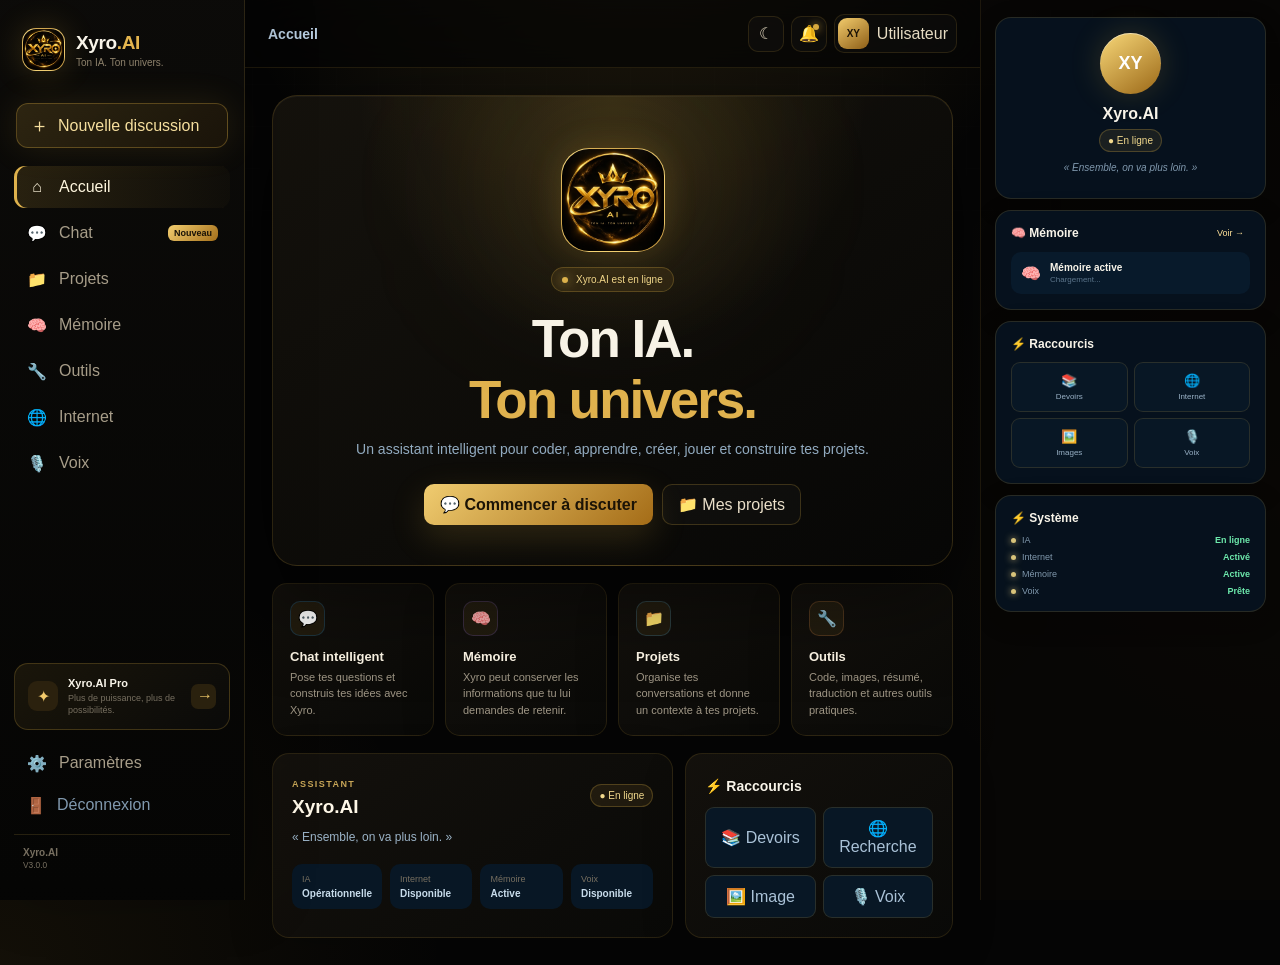
==== commit a38024b6: "Add files via upload" ====
--- a/index.html
+++ b/index.html
@@ -4,9 +4,10 @@
     <meta charset="UTF-8">
     <meta name="viewport" content="width=device-width, initial-scale=1.0">
 
-    <title>Xyro.AI</title>
-
-    <link rel="stylesheet" href="style.css">
+    <title>Xyro.AI V3</title>
+    <meta name="description" content="Xyro.AI V3 — Ton IA. Ton univers.">
+
+    <link rel="stylesheet" href="style.css?v=xyro-v3-luxury">
 </head>
 
 <body>
@@ -17,7 +18,7 @@
     <aside class="sidebar">
 
         <div class="brand">
-            <div class="bn">XY</div>
+            <div class="bn"><img src="xyro-gold-logo.webp" alt="Xyro.AI"></div>
 
             <div class="brand-text">
                 <strong>Xyro<span>.AI</span></strong>
@@ -130,7 +131,7 @@
         <header class="topbar">
 
             <div class="mobile-brand">
-                <div class="mobile-bn">XY</div>
+                <div class="mobile-bn"><img src="xyro-gold-logo.webp" alt="Xyro.AI"></div>
                 <strong>Xyro<span>.AI</span></strong>
             </div>
 
@@ -183,9 +184,7 @@
 
                 <div class="hero-glow"></div>
 
-                <div class="hero-logo">
-                    XY
-                </div>
+                <div class="hero-logo"><img src="xyro-gold-logo.webp" alt="Xyro.AI"></div>
 
                 <div class="status-pill">
                     <span></span>
@@ -299,29 +298,6 @@
                     <p>
                         Code, images, résumé, traduction
                         et autres outils pratiques.
-                    </p>
-
-                </button>
-
-
-                <button
-                    class="feature-card plugin-feature-card"
-                    onclick="afficherNotification('Le plugin Roblox Studio arrive bientôt 🎮')">
-
-                    <div class="feature-icon roblox">
-                        ◈
-                    </div>
-
-                    <div class="feature-card-topline">
-                        <span class="coming-badge">COMING SOON</span>
-                    </div>
-
-                    <h3>
-                        Plugin Roblox Studio
-                    </h3>
-
-                    <p>
-                        Crée, teste et corrige tes projets Roblox directement avec Xyro.
                     </p>
 
                 </button>
@@ -468,9 +444,7 @@
 
                     <div class="welcome-chat">
 
-                        <div class="welcome-icon">
-                            XY
-                        </div>
+                        <div class="welcome-icon"><img src="xyro-gold-logo.webp" alt="Xyro.AI"></div>
 
                         <h2>
                             Salut 👋
@@ -904,10 +878,11 @@
 
 
                 <button
-                    class="tool-card plugin-tool-card"
-                    onclick="afficherNotification('Plugin Roblox Studio : Coming Soon 🎮')">
-
-                    <div class="tool-icon roblox-tool-icon">
+                    class="tool-card roblox-coming-soon"
+                    type="button"
+                    onclick="afficherNotification('Le plugin Roblox Studio arrive bientôt 🎮')">
+
+                    <div class="tool-icon">
                         ◈
                     </div>
 
@@ -918,7 +893,7 @@
                     </h3>
 
                     <p>
-                        Une future extension pour développer tes jeux Roblox avec Xyro.
+                        Crée, corrige et construis tes jeux Roblox avec Xyro.
                     </p>
 
                 </button>
--- a/style.css
+++ b/style.css
@@ -3601,33 +3601,37 @@
 }
 
 /* =========================================================
-   XYRO.AI V3 — MODERN UI OVERHAUL
-   Visual layer only: existing functionality remains intact.
+   XYRO.AI V3 — LUXURY GOLD INTERFACE
+   Override layer: preserves existing functionality while
+   giving the whole app a new premium visual system.
 ========================================================= */
 :root {
-    --v3-bg: #05070d;
-    --v3-bg-2: #080c15;
-    --v3-panel: rgba(13, 18, 30, .72);
-    --v3-panel-solid: #0d121e;
-    --v3-border: rgba(148, 191, 255, .12);
-    --v3-border-strong: rgba(72, 169, 255, .28);
-    --v3-text: #f5f8ff;
-    --v3-muted: #94a3b8;
-    --v3-blue: #5ab8ff;
-    --v3-blue-2: #6d6bff;
-    --v3-cyan: #49e4ff;
-    --v3-purple: #9b7cff;
-    --v3-green: #43e6a4;
-    --v3-shadow: 0 30px 90px rgba(0,0,0,.38);
+    --bg: #050505;
+    --bg-soft: #0b0a08;
+    --panel: rgba(18, 16, 12, .82);
+    --panel-2: rgba(25, 22, 16, .9);
+    --line: rgba(212, 171, 76, .16);
+    --line-bright: rgba(239, 198, 91, .34);
+    --text: #f8f4e9;
+    --muted: #b6ad99;
+    --muted-2: #776f60;
+    --blue: #d7a93e;
+    --blue-2: #ffe29a;
+    --blue-dark: #2a210d;
+    --green: #d8c37a;
+    --purple: #c8a958;
+    --orange: #e5b64e;
+    --red: #d86a5d;
+    --shadow: 0 28px 90px rgba(0,0,0,.5);
+    --gold-glow: 0 0 35px rgba(224,177,65,.12);
 }
 
 body {
     background:
-        radial-gradient(circle at 12% 8%, rgba(64, 137, 255, .12), transparent 28%),
-        radial-gradient(circle at 88% 14%, rgba(129, 91, 255, .10), transparent 25%),
-        radial-gradient(circle at 50% 100%, rgba(38, 213, 255, .06), transparent 32%),
-        var(--v3-bg);
-    color: var(--v3-text);
+      radial-gradient(circle at 50% -15%, rgba(223,177,67,.16), transparent 34%),
+      radial-gradient(circle at 100% 50%, rgba(150,112,36,.08), transparent 30%),
+      radial-gradient(circle at 0% 100%, rgba(207,157,46,.07), transparent 28%),
+      #050505;
 }
 
 body::before {
@@ -3635,362 +3639,130 @@
     position: fixed;
     inset: 0;
     pointer-events: none;
-    background-image: linear-gradient(rgba(255,255,255,.018) 1px, transparent 1px), linear-gradient(90deg, rgba(255,255,255,.018) 1px, transparent 1px);
-    background-size: 48px 48px;
-    mask-image: linear-gradient(to bottom, black, transparent 85%);
     z-index: -1;
-}
-
-.app {
-    grid-template-columns: 260px minmax(0, 1fr) 300px;
-    gap: 0;
-}
-
-.sidebar,
-.rightbar {
-    background: rgba(5, 9, 17, .72);
-    backdrop-filter: blur(24px) saturate(140%);
-    -webkit-backdrop-filter: blur(24px) saturate(140%);
-    border-color: var(--v3-border);
+    background-image: linear-gradient(rgba(255,255,255,.012) 1px, transparent 1px), linear-gradient(90deg, rgba(255,255,255,.012) 1px, transparent 1px);
+    background-size: 42px 42px;
+    mask-image: linear-gradient(to bottom, rgba(0,0,0,.7), transparent 90%);
 }
 
 .sidebar {
-    padding: 20px 16px;
-    box-shadow: inset -1px 0 0 rgba(255,255,255,.025);
-}
-
-.brand {
-    padding: 8px 9px 18px;
-}
-
-.bn,
-.mobile-bn,
-.hero-logo,
-.welcome-icon,
-.right-orb,
-.account-avatar {
-    background: linear-gradient(135deg, #49c8ff 0%, #4775ff 48%, #8b5cff 100%);
-    box-shadow: 0 0 32px rgba(78, 153, 255, .24), inset 0 1px 0 rgba(255,255,255,.28);
-}
-
+    background: linear-gradient(180deg, rgba(12,11,9,.97), rgba(5,5,4,.98));
+    border-right: 1px solid var(--line);
+    box-shadow: 14px 0 55px rgba(0,0,0,.22);
+}
+
+.brand { padding: 10px 8px; }
+.bn, .mobile-bn, .hero-logo, .welcome-icon, .right-orb, .account-avatar {
+    background: linear-gradient(145deg, #f8d879, #9b6817);
+    box-shadow: 0 0 32px rgba(222,176,62,.2), inset 0 1px rgba(255,255,255,.45);
+}
+.bn, .mobile-bn { overflow: hidden; border: 1px solid rgba(255,222,132,.42); }
+.bn img, .mobile-bn img, .hero-logo img, .welcome-icon img { width: 100%; height: 100%; object-fit: cover; display: block; }
 .bn { border-radius: 14px; }
+.brand strong { letter-spacing: -.02em; }
+.brand strong span, .mobile-brand strong span { color: #e4b54e; }
+.brand small { color: #8e826c; }
 
 .new-chat-btn {
-    min-height: 48px;
-    border-radius: 15px;
-    border: 1px solid rgba(88, 177, 255, .28);
-    background: linear-gradient(135deg, rgba(51, 139, 255, .18), rgba(113, 88, 255, .12));
-    box-shadow: inset 0 1px 0 rgba(255,255,255,.05), 0 14px 30px rgba(0,0,0,.14);
-}
-
-.new-chat-btn:hover { transform: translateY(-2px); border-color: rgba(96, 192, 255, .55); }
-
-.nav-btn {
-    min-height: 46px;
-    margin: 3px 0;
-    border-radius: 13px;
-    color: #9eabc0;
-    transition: .22s ease;
-}
-
-.nav-btn:hover {
-    color: #e9f4ff;
-    background: rgba(255,255,255,.045);
-    transform: translateX(2px);
-}
-
-.nav-btn.active {
-    color: white;
-    background: linear-gradient(90deg, rgba(74, 151, 255, .16), rgba(117, 89, 255, .09));
-    border: 1px solid rgba(89, 163, 255, .15);
-    box-shadow: inset 3px 0 0 #5db8ff, 0 10px 30px rgba(49, 112, 255, .08);
-}
-
-.pro-card,
-.right-card,
-.dashboard-card,
-.feature-card,
-.tool-card,
-.internet-panel,
-.settings-card,
-.project-card,
-.memory-card,
-.code-card,
-.voice-card {
-    background: linear-gradient(145deg, rgba(17, 24, 40, .78), rgba(9, 14, 25, .72));
-    border: 1px solid var(--v3-border);
-    box-shadow: var(--v3-shadow), inset 0 1px 0 rgba(255,255,255,.035);
-    backdrop-filter: blur(20px);
-    -webkit-backdrop-filter: blur(20px);
-}
-
-.pro-card {
-    border-radius: 18px;
-    padding: 15px;
-}
-
-.main {
-    min-width: 0;
-    background: transparent;
-}
-
-.topbar {
-    height: 76px;
-    padding: 0 28px;
-    background: rgba(5, 8, 15, .58);
-    backdrop-filter: blur(22px);
-    -webkit-backdrop-filter: blur(22px);
-    border-bottom: 1px solid var(--v3-border);
-}
-
-.topbar-title {
-    font-weight: 700;
-    letter-spacing: -.02em;
-}
-
-.icon-btn,
-.profile-btn {
-    border: 1px solid var(--v3-border);
-    background: rgba(255,255,255,.035);
-    border-radius: 13px;
-    transition: .2s ease;
-}
-
-.icon-btn:hover,
-.profile-btn:hover { background: rgba(255,255,255,.075); border-color: var(--v3-border-strong); transform: translateY(-1px); }
-
-.view {
-    padding: 38px clamp(20px, 4vw, 54px) 70px;
-}
+    background: linear-gradient(135deg, rgba(224,178,67,.16), rgba(83,57,15,.22));
+    border-color: rgba(224,178,67,.3);
+    color: #f6df9e;
+    box-shadow: var(--gold-glow);
+}
+.new-chat-btn:hover { border-color: rgba(245,207,105,.7); background: rgba(224,178,67,.14); box-shadow: 0 10px 32px rgba(224,178,67,.1); }
+
+.nav-btn { color: #a79d89; }
+.nav-btn:hover { background: rgba(224,178,67,.07); color: #fff8e8; }
+.nav-btn.active { color: #fff7df; background: linear-gradient(90deg, rgba(224,178,67,.14), rgba(224,178,67,.025)); box-shadow: inset 3px 0 0 #dfb24d; }
+.nav-btn b { background: linear-gradient(135deg,#f3ce70,#a46f1a); color:#171107; }
+
+.pro-card { border-color: rgba(224,178,67,.22); background: linear-gradient(135deg, rgba(224,178,67,.09), rgba(255,255,255,.018)); }
+.pro-icon { background: #2b210e; color: #f2ca6c; }
+.pro-card button { background: #2a210e; color: #edc768; }
+
+.main { background: transparent; }
+.topbar { background: rgba(5,5,5,.72) !important; border-bottom-color: rgba(224,178,67,.12) !important; backdrop-filter: blur(22px); }
+.icon-btn, .profile-btn { background: rgba(255,255,255,.025) !important; border-color: rgba(224,178,67,.14) !important; color: #e7dcc3 !important; }
+.icon-btn:hover, .profile-btn:hover { background: rgba(224,178,67,.08) !important; border-color: rgba(224,178,67,.34) !important; }
+.avatar { background: linear-gradient(145deg,#f2cb6c,#8d5e17) !important; color:#1c1306 !important; }
+
+.view { animation: luxuryIn .42s ease both; }
+@keyframes luxuryIn { from { opacity:0; transform: translateY(8px); } to { opacity:1; transform:none; } }
 
 .home-hero {
-    position: relative;
-    max-width: 980px;
-    margin: 28px auto 34px;
-    padding: 64px 36px 54px;
-    text-align: center;
-    border: 1px solid rgba(102, 169, 255, .13);
-    border-radius: 32px;
+    border: 1px solid rgba(224,178,67,.18) !important;
     background:
-        radial-gradient(circle at 50% 10%, rgba(78, 147, 255, .15), transparent 38%),
-        linear-gradient(145deg, rgba(15, 23, 39, .84), rgba(8, 12, 22, .7));
-    box-shadow: 0 35px 100px rgba(0,0,0,.32), inset 0 1px 0 rgba(255,255,255,.045);
-    overflow: hidden;
-}
-
-.home-hero::after {
-    content: "";
-    position: absolute;
-    width: 460px;
-    height: 180px;
-    left: 50%;
-    bottom: -130px;
-    transform: translateX(-50%);
-    background: rgba(63, 148, 255, .20);
-    filter: blur(70px);
-}
-
-.hero-logo {
-    width: 72px;
-    height: 72px;
-    margin: 0 auto 22px;
-    border-radius: 22px;
-    font-size: 25px;
-    position: relative;
-    z-index: 1;
-}
-
-.status-pill,
-.online-badge,
-.coming-badge {
-    border: 1px solid rgba(71, 230, 164, .22);
-    background: rgba(54, 219, 148, .07);
-    color: #74efbd;
-    border-radius: 999px;
-}
-
-.status-pill { display: inline-flex; align-items: center; gap: 8px; padding: 7px 12px; font-size: 12px; }
-.status-pill span { width: 7px; height: 7px; border-radius: 50%; background: #54e9a7; box-shadow: 0 0 12px #54e9a7; }
-
-.home-hero h1 {
-    position: relative;
-    z-index: 1;
-    font-size: clamp(42px, 6vw, 76px);
-    line-height: .98;
-    letter-spacing: -.055em;
-    margin: 24px 0 18px;
-}
-
-.home-hero h1 span {
-    background: linear-gradient(90deg, #63c8ff, #7d7aff, #bb7aff);
-    -webkit-background-clip: text;
-    background-clip: text;
-    color: transparent;
-}
-
-.home-hero > p {
-    max-width: 650px;
-    margin: 0 auto;
-    color: #9eabc0;
-    font-size: 16px;
-    line-height: 1.7;
-}
-
-.hero-actions { position: relative; z-index: 1; }
-
-.primary-btn,
-.secondary-btn,
-.small-btn,
-.send-btn {
-    border-radius: 14px;
-    transition: .2s ease;
-}
-
-.primary-btn {
-    background: linear-gradient(135deg, #54c5ff, #536eff 58%, #875fff);
-    box-shadow: 0 14px 34px rgba(72, 122, 255, .22), inset 0 1px 0 rgba(255,255,255,.25);
-}
-
-.primary-btn:hover { transform: translateY(-2px); box-shadow: 0 18px 40px rgba(72,122,255,.32); }
-
-.secondary-btn,
-.small-btn {
-    background: rgba(255,255,255,.045);
-    border: 1px solid var(--v3-border);
-}
-
-.feature-grid,
-.tools-grid { gap: 16px; }
-
-.feature-card,
-.tool-card {
-    position: relative;
-    border-radius: 22px;
-    padding: 22px;
-    text-align: left;
-    transition: transform .22s ease, border-color .22s ease, box-shadow .22s ease;
-    overflow: hidden;
-}
-
-.feature-card::before,
-.tool-card::before {
-    content: "";
-    position: absolute;
-    inset: 0;
-    background: radial-gradient(circle at 0 0, rgba(88, 170, 255, .09), transparent 42%);
-    pointer-events: none;
-}
-
-.feature-card:hover,
-.tool-card:hover {
-    transform: translateY(-5px);
-    border-color: rgba(89, 171, 255, .28);
-    box-shadow: 0 28px 60px rgba(0,0,0,.28), 0 0 0 1px rgba(89,171,255,.04);
-}
-
-.feature-icon,
-.tool-icon {
-    width: 48px;
-    height: 48px;
-    border-radius: 15px;
-    display: grid;
-    place-items: center;
-    margin-bottom: 18px;
-    background: rgba(80, 159, 255, .12);
-    border: 1px solid rgba(80, 159, 255, .14);
-    box-shadow: inset 0 1px 0 rgba(255,255,255,.06);
-}
-
-.feature-card h3,
-.tool-card h3 { font-size: 17px; margin: 0 0 8px; }
-.feature-card p,
-.tool-card p { color: #8795aa; line-height: 1.55; }
-
-.plugin-feature-card,
-.plugin-tool-card {
-    border-color: rgba(137, 104, 255, .24);
-    background: linear-gradient(145deg, rgba(39, 25, 69, .52), rgba(11, 15, 27, .76));
-}
-
-.feature-card-topline { display: flex; justify-content: flex-end; margin-top: -54px; margin-bottom: 30px; }
-.coming-badge { display: inline-flex; padding: 5px 9px; border-color: rgba(163, 124, 255, .26); background: rgba(143, 101, 255, .10); color: #bca6ff; font-size: 9px; font-weight: 800; letter-spacing: .09em; }
-.feature-icon.roblox,
-.roblox-tool-icon { background: linear-gradient(135deg, rgba(121, 93, 255, .18), rgba(67, 204, 255, .10)); color: #b6a1ff; }
-
-.dashboard-grid { gap: 16px; }
-.dashboard-card { border-radius: 22px; }
-
-.chat-layout { max-width: 1100px; margin: 0 auto; }
-.chat-header { padding-bottom: 18px; }
-.chat-header h1, .page-heading h1 { letter-spacing: -.035em; }
-
-.chat-area {
-    min-height: 52vh;
-    max-height: 62vh;
-    padding: 28px;
-    border-radius: 24px;
-    border: 1px solid var(--v3-border);
-    background: linear-gradient(180deg, rgba(10, 15, 26, .72), rgba(6, 10, 18, .62));
-    box-shadow: inset 0 1px 0 rgba(255,255,255,.025);
-}
-
-.composer-wrap { margin-top: 16px; }
-.composer {
-    padding: 9px;
-    border-radius: 20px;
-    border: 1px solid rgba(94, 168, 255, .20);
-    background: rgba(12, 18, 30, .86);
-    box-shadow: 0 20px 55px rgba(0,0,0,.26), inset 0 1px 0 rgba(255,255,255,.035);
-}
-.composer:focus-within { border-color: rgba(94, 184, 255, .46); box-shadow: 0 0 0 4px rgba(75, 152, 255, .06), 0 24px 65px rgba(0,0,0,.30); }
-.composer textarea { color: #f4f7ff; }
-.composer-tool { border-radius: 13px; background: rgba(255,255,255,.045); border: 1px solid rgba(255,255,255,.05); }
-.composer-tool:hover { background: rgba(82, 165, 255, .12); border-color: rgba(82,165,255,.2); }
-.send-btn { background: linear-gradient(135deg, #57c9ff, #596dff 60%, #8c5cff); box-shadow: 0 8px 22px rgba(72,119,255,.25); }
-
-.message.user,
-.message.bot { border-radius: 18px; }
-.message.user { background: linear-gradient(135deg, rgba(56, 126, 255, .17), rgba(95, 79, 255, .10)); border: 1px solid rgba(85, 155, 255, .12); }
-.message.bot { background: rgba(255,255,255,.025); border: 1px solid rgba(255,255,255,.05); }
-
-.rightbar { padding: 20px 16px; }
-.right-card { border-radius: 20px; padding: 18px; }
-.right-orb { width: 58px; height: 58px; border-radius: 18px; }
-
-.toast {
-    border: 1px solid rgba(95, 175, 255, .2) !important;
-    background: rgba(12, 18, 30, .92) !important;
-    backdrop-filter: blur(18px);
-    box-shadow: 0 20px 50px rgba(0,0,0,.3) !important;
-}
-
-.media-preview-card { border-radius: 16px; background: rgba(12,18,30,.86); border-color: rgba(95,175,255,.18); }
-.message-media { border-color: rgba(95,175,255,.14); box-shadow: 0 14px 40px rgba(0,0,0,.2); }
-
-/* V3 mobile */
-@media (max-width: 1180px) {
-    .app { grid-template-columns: 245px minmax(0,1fr); }
-    .rightbar { display: none; }
-}
-
-@media (max-width: 760px) {
-    .app { display: block; }
-    .sidebar { position: fixed; inset: auto 0 0 0; width: 100%; height: auto; min-height: 0; padding: 8px; z-index: 100; border-right: 0; border-top: 1px solid var(--v3-border); }
-    .sidebar .brand, .sidebar .new-chat-btn, .sidebar .pro-card, .sidebar .sidebar-bottom .logout-btn, .sidebar .version { display: none; }
-    .main-nav { display: grid; grid-template-columns: repeat(5, 1fr); gap: 4px; }
-    .nav-btn { min-height: 52px; margin: 0; justify-content: center; padding: 6px; }
-    .nav-label { display: none; }
-    .nav-btn b { display: none; }
-    .sidebar-bottom { margin-top: 4px; }
-    .sidebar-bottom .nav-btn { display: none; }
-    .sidebar-bottom .nav-btn[data-view="settings"] { display: grid; }
-    .topbar { padding: 0 16px; }
-    .topbar-title { display: none; }
-    .view { padding: 22px 14px 100px; }
-    .home-hero { padding: 42px 20px 38px; border-radius: 25px; }
-    .home-hero h1 { font-size: clamp(40px, 13vw, 62px); }
-    .feature-grid, .tools-grid { grid-template-columns: 1fr; }
-    .chat-area { min-height: 54vh; max-height: none; padding: 16px; }
-    .composer { border-radius: 18px; }
-    .composer-footer { display: none; }
-}
+      radial-gradient(circle at 50% 0%, rgba(224,178,67,.15), transparent 44%),
+      linear-gradient(145deg, rgba(23,20,14,.9), rgba(7,7,6,.94)) !important;
+    box-shadow: var(--shadow), inset 0 1px rgba(255,255,255,.04);
+}
+.hero-glow { background: radial-gradient(circle, rgba(224,178,67,.2), transparent 65%) !important; }
+.hero-logo { width: 104px !important; height:104px !important; border-radius: 28px !important; border:1px solid rgba(255,221,126,.45); padding:0; overflow:hidden; }
+.status-pill, .online-badge { background: rgba(224,178,67,.09) !important; border-color: rgba(224,178,67,.25) !important; color:#f2d98d !important; }
+.status-pill span { background:#dcb14c !important; box-shadow:0 0 12px #dcb14c !important; }
+.home-hero h1 span { color:#e0b24e !important; }
+.primary-btn { background: linear-gradient(135deg,#f0cc70,#a46c17) !important; color:#1b1306 !important; box-shadow:0 12px 35px rgba(224,178,67,.18) !important; }
+.primary-btn:hover { filter:brightness(1.08); transform:translateY(-2px); }
+.secondary-btn { background: rgba(255,255,255,.025) !important; border-color: rgba(224,178,67,.22) !important; color:#eadfc9 !important; }
+.secondary-btn:hover { background:rgba(224,178,67,.08) !important; }
+
+.feature-card, .dashboard-card, .tool-card, .panel-card, .memory-card, .project-card {
+    background: linear-gradient(145deg, rgba(22,19,14,.88), rgba(10,10,8,.92)) !important;
+    border-color: rgba(224,178,67,.13) !important;
+    box-shadow: 0 14px 45px rgba(0,0,0,.18);
+}
+.feature-card:hover, .tool-card:hover, .dashboard-card:hover { border-color: rgba(224,178,67,.36) !important; transform: translateY(-3px); box-shadow: 0 22px 55px rgba(0,0,0,.35), 0 0 28px rgba(224,178,67,.05); }
+.feature-icon, .tool-icon { background: rgba(224,178,67,.08) !important; color:#e5bd5c !important; border-color:rgba(224,178,67,.16) !important; }
+.eyebrow { color:#c8a657 !important; letter-spacing:.16em; }
+
+.page-heading h1, .dashboard-card h2, .feature-card h3, .tool-card h3 { color:#fff8e8; }
+.page-heading p, .feature-card p, .tool-card p { color:#9f9685; }
+
+.chat-area { background: radial-gradient(circle at 50% 20%, rgba(224,178,67,.035), transparent 42%); }
+.message.user .message-bubble { background: linear-gradient(135deg, rgba(224,178,67,.17), rgba(92,61,15,.18)) !important; border-color:rgba(224,178,67,.2) !important; }
+.message.assistant .message-bubble { background:rgba(18,16,12,.78) !important; border-color:rgba(255,255,255,.06) !important; }
+.composer-wrap { background: linear-gradient(180deg, transparent, rgba(5,5,5,.92) 18%) !important; }
+.composer { background: rgba(18,16,12,.9) !important; border-color: rgba(224,178,67,.2) !important; box-shadow: 0 18px 50px rgba(0,0,0,.38), 0 0 28px rgba(224,178,67,.04); }
+.composer:focus-within { border-color: rgba(224,178,67,.45) !important; box-shadow:0 18px 60px rgba(0,0,0,.45),0 0 35px rgba(224,178,67,.07); }
+.composer textarea { color:#fff8e8 !important; }
+.composer-tool { color:#b9ad97 !important; }
+.composer-tool:hover { color:#f0ca70 !important; background:rgba(224,178,67,.08) !important; }
+.send-btn { background:linear-gradient(135deg,#f0cd73,#9b6719) !important; color:#1b1306 !important; }
+
+.media-preview-card { background:rgba(22,19,14,.95) !important; border-color:rgba(224,178,67,.24) !important; }
+.message-media { border-color:rgba(224,178,67,.14) !important; box-shadow:0 10px 30px rgba(0,0,0,.25); }
+
+.roblox-coming-soon { position:relative; overflow:hidden; }
+.roblox-coming-soon::after { content:""; position:absolute; inset:auto -30% -55% auto; width:180px; height:180px; border-radius:50%; background:rgba(224,178,67,.08); filter:blur(3px); }
+.coming-badge { display:inline-flex; width:max-content; margin:0 0 8px; padding:4px 8px; border-radius:999px; border:1px solid rgba(224,178,67,.28); background:rgba(224,178,67,.08); color:#e9c76d; font-size:9px; font-weight:800; letter-spacing:.12em; }
+
+.quick-actions button, .small-btn { background:rgba(255,255,255,.025) !important; border-color:rgba(224,178,67,.14) !important; color:#b9ae9a !important; }
+.quick-actions button:hover, .small-btn:hover { background:rgba(224,178,67,.08) !important; color:#f0d37f !important; }
+
+input, textarea, select { background:rgba(255,255,255,.025) !important; border-color:rgba(224,178,67,.13) !important; color:#fff7e5 !important; }
+input:focus, textarea:focus, select:focus { border-color:rgba(224,178,67,.48) !important; box-shadow:0 0 0 3px rgba(224,178,67,.06) !important; }
+
+.right-panel, .rightbar { background:rgba(8,7,6,.8) !important; border-color:rgba(224,178,67,.1) !important; }
+
+@media (max-width: 900px) {
+    .app { grid-template-columns: 76px minmax(0,1fr); }
+    .sidebar { padding:14px 9px; }
+    .brand-text, .nav-label, .new-chat-btn:not(:has(span:first-child)), .pro-card div:not(.pro-icon), .pro-card button, .version small { display:none; }
+    .new-chat-btn { justify-content:center; }
+    .nav-btn { justify-content:center; padding:11px 8px; }
+    .nav-btn > span:first-child { margin:0; }
+}
+
+@media (max-width: 620px) {
+    .app { display:block; }
+    .sidebar { position:fixed; left:0; right:0; bottom:0; top:auto; width:100%; height:68px; min-height:0; padding:7px; flex-direction:row; align-items:center; border-right:0; border-top:1px solid rgba(224,178,67,.14); z-index:100; backdrop-filter:blur(20px); }
+    .brand, .new-chat-btn, .pro-card, .sidebar-bottom .logout-btn, .version { display:none; }
+    .main-nav { margin:0; display:flex; width:100%; justify-content:space-around; gap:3px; }
+    .main-nav .nav-btn { width:auto; min-width:42px; flex-direction:column; gap:1px; padding:7px; font-size:10px; }
+    .main-nav .nav-btn .nav-label { display:block; font-size:9px; }
+    .main-nav .nav-btn b { display:none; }
+    .sidebar-bottom { margin:0; }
+    .topbar { position:sticky; top:0; z-index:50; }
+    .view { padding-bottom:90px !important; }
+    .hero-logo { width:82px !important; height:82px !important; }
+}
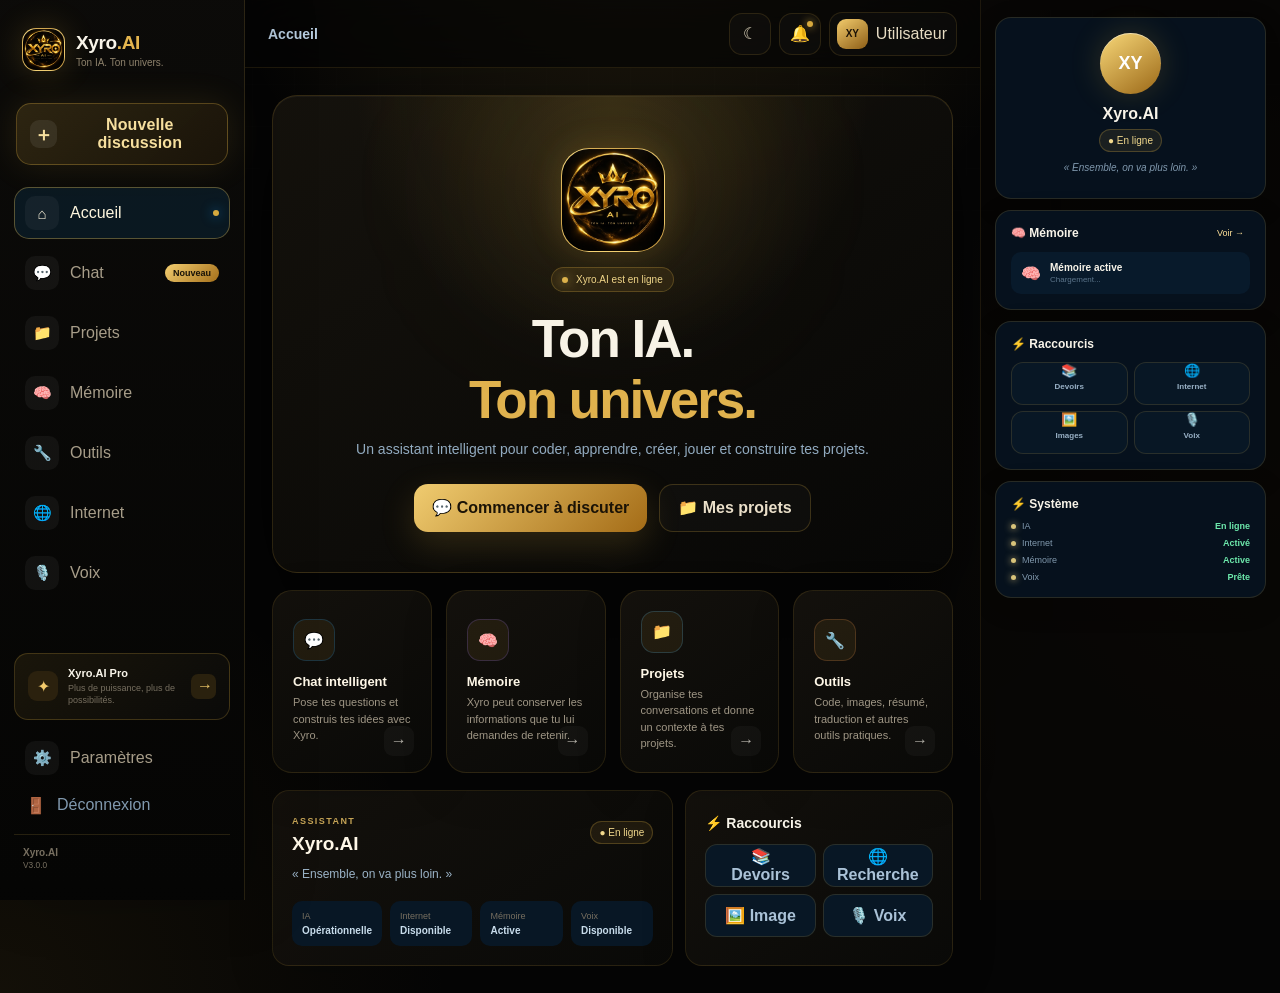
==== commit 5c5bc28f: "Add files via upload" ====
--- a/index.html
+++ b/index.html
@@ -1216,6 +1216,23 @@
                 <div class="settings-card">
 
                     <h3>
+                        🚨 Sécurité
+                    </h3>
+
+                    <p>
+                        Signale un compte qui ne respecte pas les règles.
+                    </p>
+
+                    <button class="setting-button report-launch" onclick="ouvrirSignalement()">
+                        🚨 Signaler un compte
+                    </button>
+
+                </div>
+
+
+                <div class="settings-card">
+
+                    <h3>
                         🎨 Apparence
                     </h3>
 
@@ -1556,6 +1573,28 @@
 </div>
 
 
+
+<!-- ================= MODALE SIGNALEMENT ================= -->
+<div class="modal-overlay" id="report-modal">
+    <div class="modal report-modal">
+        <button class="modal-close" onclick="fermerModal('report-modal')">×</button>
+        <div class="modal-icon">🚨</div>
+        <h2>Signaler un compte</h2>
+        <p>Ton signalement sera transmis à l'administration de Xyro.AI.</p>
+        <input id="report-target" placeholder="Pseudo ou ID Xyro" maxlength="80">
+        <select id="report-reason">
+            <option value="harcelement">Harcèlement</option>
+            <option value="spam">Spam</option>
+            <option value="arnaque">Arnaque</option>
+            <option value="dangereux">Contenu dangereux</option>
+            <option value="usurpation">Usurpation</option>
+            <option value="autre">Autre</option>
+        </select>
+        <textarea id="report-details" maxlength="1000" placeholder="Explique brièvement le problème (facultatif)"></textarea>
+        <button class="primary-btn full" onclick="envoyerSignalement()">Envoyer le signalement</button>
+    </div>
+</div>
+
 <!-- ================= NOTIFICATIONS ================= -->
 
 <div
--- a/style.css
+++ b/style.css
@@ -3766,3 +3766,233 @@
     .view { padding-bottom:90px !important; }
     .hero-logo { width:82px !important; height:82px !important; }
 }
+
+/* =========================================================
+   XYRO V3.1 - BUTTON SYSTEM / INTERACTION REDESIGN
+   Structure-first redesign: buttons are now clearer, richer,
+   more tactile, and grouped by purpose.
+========================================================= */
+
+/* Sidebar navigation becomes a compact command menu */
+.main-nav { gap: 8px; margin-top: 14px; }
+.nav-btn {
+    min-height: 52px;
+    padding: 8px 10px;
+    border: 1px solid transparent;
+    border-radius: 15px;
+    position: relative;
+    isolation: isolate;
+}
+.nav-btn::before {
+    content: "";
+    position: absolute;
+    inset: 4px;
+    border-radius: 11px;
+    border: 1px solid transparent;
+    opacity: 0;
+    transition: .2s ease;
+    z-index: -1;
+}
+.nav-btn:hover::before { opacity: 1; border-color: var(--line-bright); }
+.nav-btn > span:first-child {
+    width: 34px;
+    height: 34px;
+    flex: 0 0 34px;
+    display: grid;
+    place-items: center;
+    border-radius: 10px;
+    background: rgba(255,255,255,.045);
+    font-size: 15px;
+    transition: transform .2s ease, background .2s ease;
+}
+.nav-btn:hover > span:first-child { transform: translateY(-1px) scale(1.04); }
+.nav-btn.active {
+    box-shadow: none;
+    border-color: var(--line-bright);
+    background: rgba(21,156,255,.10);
+}
+.nav-btn.active::after {
+    content: "";
+    position: absolute;
+    right: 10px;
+    width: 6px;
+    height: 6px;
+    border-radius: 50%;
+    background: var(--blue);
+    box-shadow: 0 0 12px rgba(21,156,255,.7);
+}
+.nav-btn b { border-radius: 999px; padding: 4px 8px; }
+
+.new-chat-btn {
+    min-height: 50px;
+    border-radius: 15px;
+    justify-content: center;
+    font-weight: 800;
+    letter-spacing: .1px;
+}
+.new-chat-btn span {
+    width: 28px; height: 28px; border-radius: 9px;
+    display: grid; place-items: center;
+    background: rgba(255,255,255,.08);
+}
+
+/* Top actions are proper controls rather than tiny mystery icons */
+.top-actions { gap: 8px; }
+.icon-btn, .profile-btn {
+    min-height: 42px;
+    border: 1px solid var(--line);
+    border-radius: 13px;
+    background: rgba(255,255,255,.035);
+    transition: transform .18s ease, border-color .18s ease, background .18s ease;
+}
+.icon-btn { min-width: 42px; }
+.icon-btn:hover, .profile-btn:hover { transform: translateY(-2px); border-color: var(--line-bright); }
+.profile-btn { padding: 6px 10px 6px 7px; gap: 8px; }
+.avatar { width: 30px; height: 30px; }
+
+/* Hero actions use distinct hierarchy */
+.hero-actions { gap: 12px; }
+.primary-btn, .secondary-btn {
+    min-height: 48px;
+    padding: 0 18px;
+    border-radius: 14px;
+    font-weight: 800;
+    transition: transform .18s ease, box-shadow .18s ease, border-color .18s ease;
+}
+.primary-btn:hover, .secondary-btn:hover { transform: translateY(-2px); }
+.primary-btn:active, .secondary-btn:active { transform: translateY(0) scale(.985); }
+.secondary-btn { border: 1px solid var(--line-bright); }
+
+/* Feature cards behave like real navigation cards */
+.feature-grid { gap: 14px; }
+.feature-card {
+    min-height: 170px;
+    padding: 20px;
+    border: 1px solid var(--line);
+    border-radius: 20px;
+    text-align: left;
+    cursor: pointer;
+    position: relative;
+    transition: transform .2s ease, border-color .2s ease, box-shadow .2s ease;
+}
+.feature-card::after {
+    content: "→";
+    position: absolute;
+    right: 17px;
+    bottom: 16px;
+    width: 30px; height: 30px;
+    display: grid; place-items: center;
+    border-radius: 9px;
+    background: rgba(255,255,255,.05);
+    opacity: .7;
+}
+.feature-card:hover { transform: translateY(-4px); border-color: var(--line-bright); box-shadow: 0 16px 35px rgba(0,0,0,.22); }
+.feature-icon { width: 42px; height: 42px; border-radius: 13px; display:grid; place-items:center; }
+
+/* Chat controls: labeled actions instead of a row of tiny glyphs */
+.chat-controls { gap: 8px; }
+.small-btn {
+    min-height: 40px;
+    padding: 0 13px;
+    border: 1px solid var(--line);
+    border-radius: 12px;
+    font-weight: 750;
+    transition: .18s ease;
+}
+.small-btn:hover { transform: translateY(-2px); border-color: var(--line-bright); }
+
+.quick-actions { gap: 9px; }
+.quick-actions button, .right-shortcuts button, .shortcut-list button {
+    min-height: 43px;
+    border: 1px solid var(--line);
+    border-radius: 12px;
+    padding: 0 13px;
+    font-weight: 700;
+    transition: .18s ease;
+}
+.quick-actions button:hover, .right-shortcuts button:hover, .shortcut-list button:hover {
+    transform: translateY(-2px);
+    border-color: var(--line-bright);
+}
+
+/* Composer: tools are grouped, send is unmistakably the primary action */
+.composer {
+    padding: 8px;
+    border-radius: 18px;
+    border: 1px solid var(--line-bright);
+}
+.composer-tool {
+    width: 42px; height: 42px;
+    border-radius: 12px;
+    border: 1px solid transparent;
+    transition: .18s ease;
+}
+.composer-tool:hover { transform: translateY(-2px); border-color: var(--line-bright); }
+.send-btn {
+    width: 46px; height: 46px;
+    border-radius: 14px;
+    font-size: 18px;
+    font-weight: 900;
+    transition: transform .18s ease, box-shadow .18s ease;
+}
+.send-btn:hover { transform: translateY(-2px) rotate(-2deg); }
+
+/* Settings buttons become action tiles */
+.settings-card .setting-button, .logout-large {
+    min-height: 46px;
+    padding: 0 15px;
+    border: 1px solid var(--line);
+    border-radius: 13px;
+    font-weight: 750;
+    transition: .18s ease;
+}
+.settings-card .setting-button:hover, .logout-large:hover { transform: translateY(-2px); border-color: var(--line-bright); }
+.report-launch { width: 100%; text-align: left; }
+
+/* Report modal fields */
+.report-modal select {
+    width: 100%;
+    min-height: 46px;
+    margin: 8px 0;
+    padding: 0 12px;
+    border: 1px solid var(--line);
+    border-radius: 12px;
+    background: var(--panel-2);
+    color: var(--text);
+}
+
+@media (max-width: 1100px) {
+    .app { grid-template-columns: 225px minmax(0,1fr); }
+    .rightbar { display: none; }
+}
+
+@media (max-width: 760px) {
+    .app { display: block; }
+    .sidebar {
+        position: sticky;
+        top: 0;
+        width: 100%;
+        height: auto;
+        min-height: 0;
+        padding: 10px;
+        border-right: 0;
+        border-bottom: 1px solid var(--line);
+    }
+    .brand { justify-content: center; }
+    .new-chat-btn { margin: 10px 0; }
+    .main-nav {
+        display: grid;
+        grid-template-columns: repeat(4, minmax(0,1fr));
+        overflow-x: auto;
+    }
+    .nav-btn { min-width: 88px; justify-content: center; flex-direction: column; gap: 3px; padding: 7px; }
+    .nav-btn .nav-label { font-size: 11px; }
+    .nav-btn b, .nav-btn.active::after { display: none; }
+    .sidebar-bottom { display: grid; grid-template-columns: 1fr 1fr; gap: 8px; }
+    .version { display: none; }
+    .main { width: 100%; }
+    .topbar { padding: 10px 12px; }
+    .topbar-title { display: none; }
+    .hero-actions { flex-direction: column; }
+    .hero-actions > * { width: 100%; }
+}
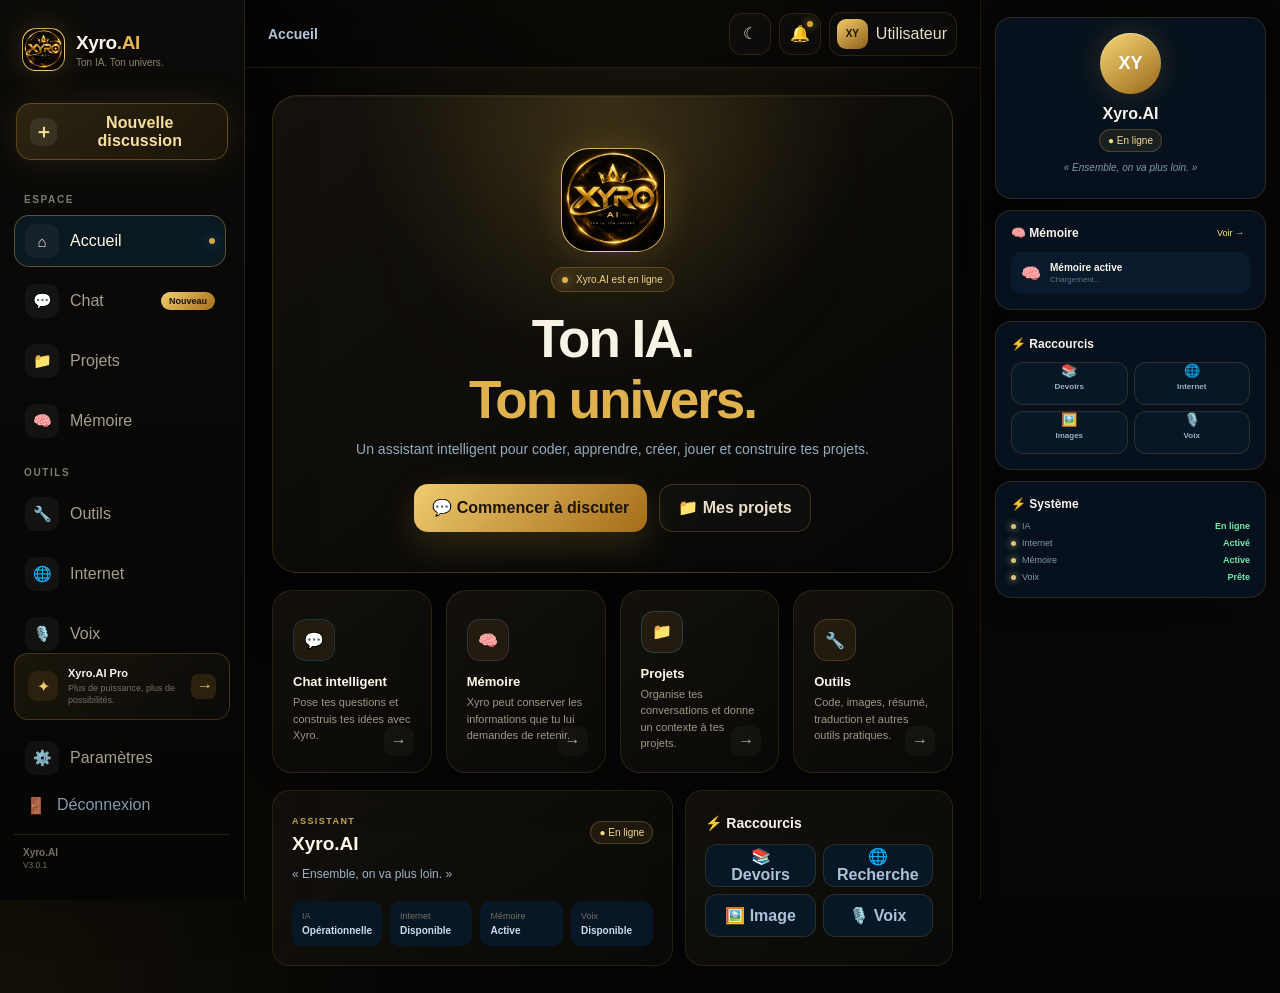
==== commit 68e58197: "Add files via upload" ====
--- a/index.html
+++ b/index.html
@@ -7,7 +7,7 @@
     <title>Xyro.AI V3</title>
     <meta name="description" content="Xyro.AI V3 — Ton IA. Ton univers.">
 
-    <link rel="stylesheet" href="style.css?v=xyro-v3-luxury">
+    <link rel="stylesheet" href="style.css?v=xyro-v3-layout-20260923">
 </head>
 
 <body>
@@ -34,54 +34,40 @@
 
         <nav class="main-nav">
 
-            <button class="nav-btn active"
-                    data-view="home"
-                    onclick="ouvrirVue('home')">
-                <span>⌂</span>
-                <span class="nav-label">Accueil</span>
+            <div class="nav-section-label">ESPACE</div>
+
+            <button class="nav-btn active" data-view="home" onclick="ouvrirVue('home')">
+                <span>⌂</span><span class="nav-label">Accueil</span>
             </button>
 
-            <button class="nav-btn"
-                    data-view="chat"
-                    onclick="ouvrirVue('chat')">
-                <span>💬</span>
-                <span class="nav-label">Chat</span>
-                <b>Nouveau</b>
+            <button class="nav-btn" data-view="chat" onclick="ouvrirVue('chat')">
+                <span>💬</span><span class="nav-label">Chat</span><b>Nouveau</b>
             </button>
 
-            <button class="nav-btn"
-                    data-view="projects"
-                    onclick="ouvrirVue('projects')">
-                <span>📁</span>
-                <span class="nav-label">Projets</span>
+            <button class="nav-btn" data-view="projects" onclick="ouvrirVue('projects')">
+                <span>📁</span><span class="nav-label">Projets</span>
             </button>
 
-            <button class="nav-btn"
-                    data-view="memory"
-                    onclick="ouvrirVue('memory')">
-                <span>🧠</span>
-                <span class="nav-label">Mémoire</span>
+            <button class="nav-btn" data-view="memory" onclick="ouvrirVue('memory')">
+                <span>🧠</span><span class="nav-label">Mémoire</span>
             </button>
 
-            <button class="nav-btn"
-                    data-view="tools"
-                    onclick="ouvrirVue('tools')">
-                <span>🔧</span>
-                <span class="nav-label">Outils</span>
+            <div class="nav-section-label">OUTILS</div>
+
+            <button class="nav-btn" data-view="tools" onclick="ouvrirVue('tools')">
+                <span>🔧</span><span class="nav-label">Outils</span>
             </button>
 
-            <button class="nav-btn"
-                    data-view="internet"
-                    onclick="ouvrirVue('internet')">
-                <span>🌐</span>
-                <span class="nav-label">Internet</span>
+            <button class="nav-btn" data-view="internet" onclick="ouvrirVue('internet')">
+                <span>🌐</span><span class="nav-label">Internet</span>
             </button>
 
-            <button class="nav-btn"
-                    data-view="voice"
-                    onclick="ouvrirVue('voice')">
-                <span>🎙️</span>
-                <span class="nav-label">Voix</span>
+            <button class="nav-btn" data-view="voice" onclick="ouvrirVue('voice')">
+                <span>🎙️</span><span class="nav-label">Voix</span>
+            </button>
+
+            <button class="nav-btn nav-report-btn" type="button" onclick="ouvrirVue('settings'); setTimeout(()=>document.getElementById('report-account')?.scrollIntoView({behavior:'smooth'}),150)">
+                <span>🚨</span><span class="nav-label">Sécurité</span>
             </button>
 
         </nav>
@@ -116,7 +102,7 @@
 
             <div class="version">
                 <strong>Xyro.AI</strong>
-                <small>V3.0.0</small>
+                <small>V3.0.1</small>
             </div>
 
         </div>
--- a/style.css
+++ b/style.css
@@ -3996,3 +3996,11 @@
     .hero-actions { flex-direction: column; }
     .hero-actions > * { width: 100%; }
 }
+
+
+/* V3 NAVIGATION REPOSITIONED */
+.main-nav { display:flex; flex-direction:column; gap:8px; overflow-y:auto; padding-right:4px; }
+.nav-section-label { margin:12px 10px 2px; font-size:10px; font-weight:800; letter-spacing:.16em; text-transform:uppercase; opacity:.48; }
+.nav-btn { order:initial; }
+.nav-report-btn { margin-top:4px; }
+@media (max-width: 800px) { .nav-section-label { display:none; } }
